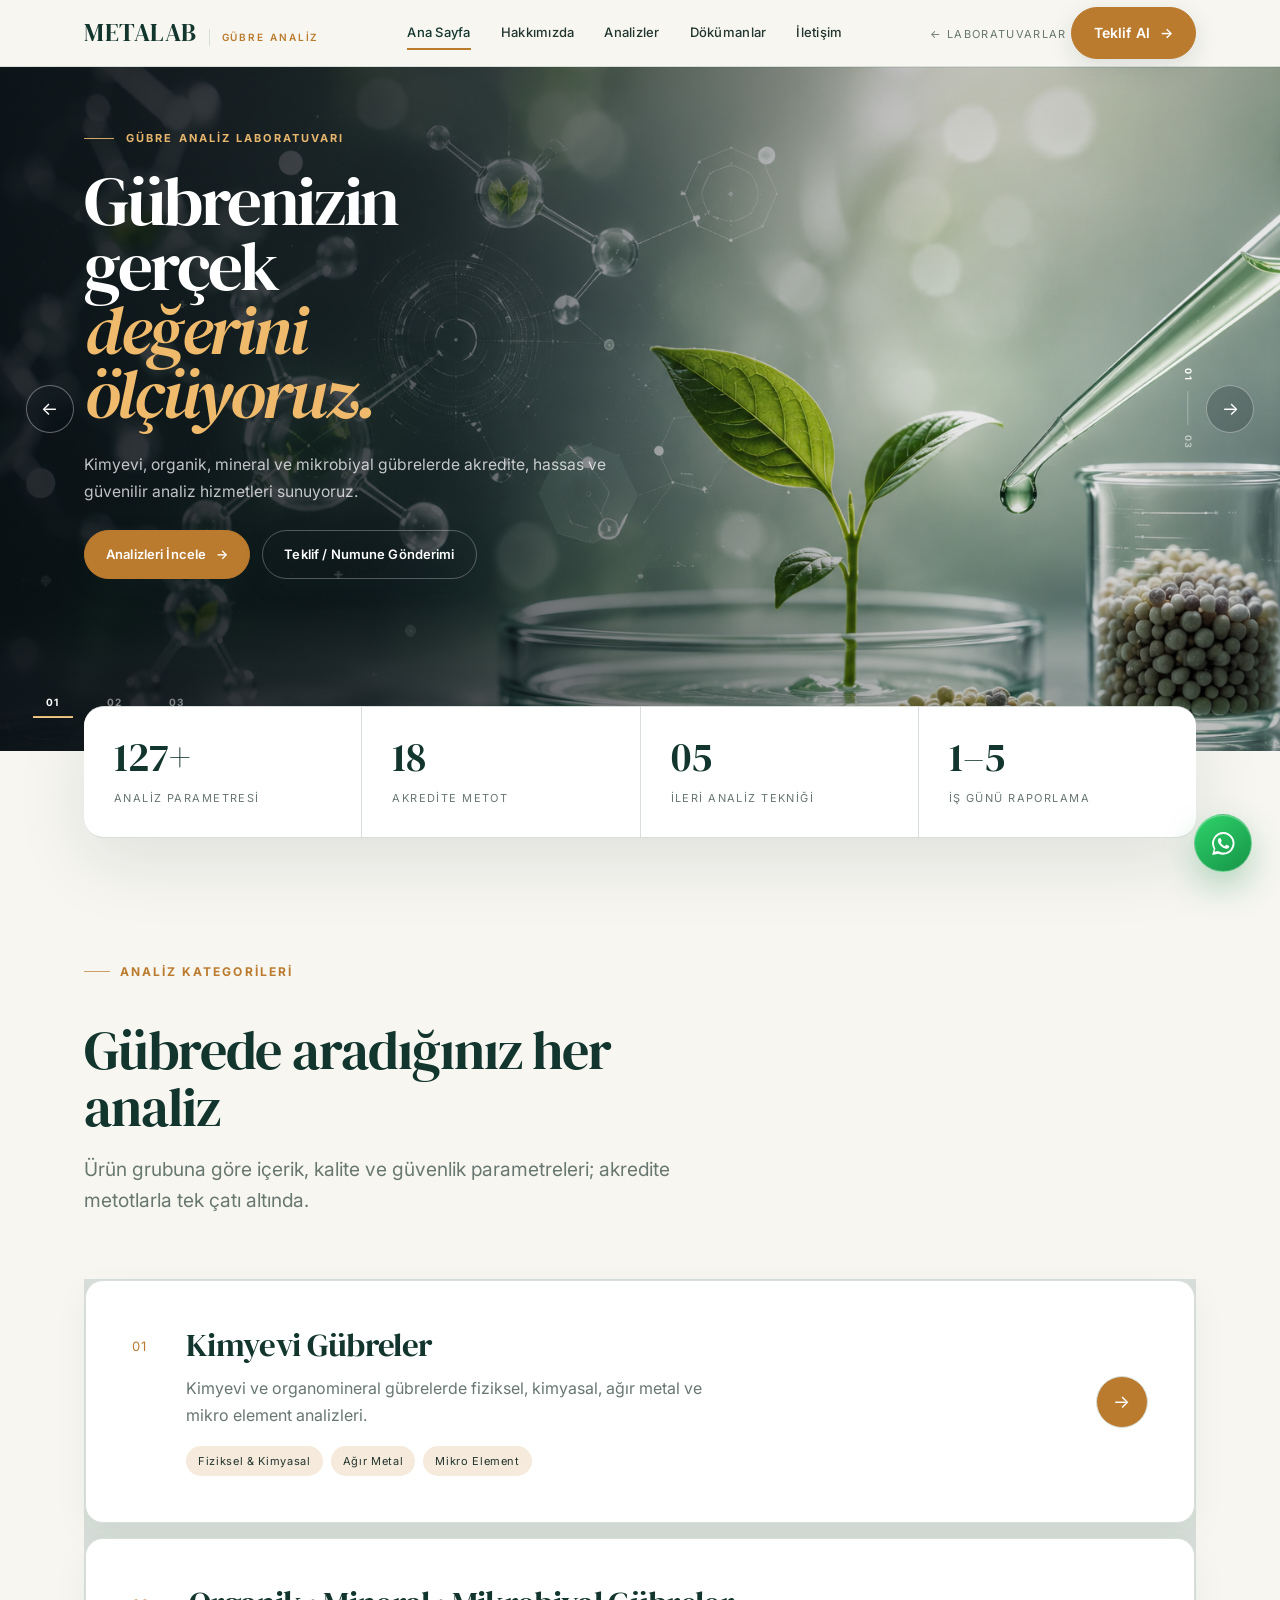
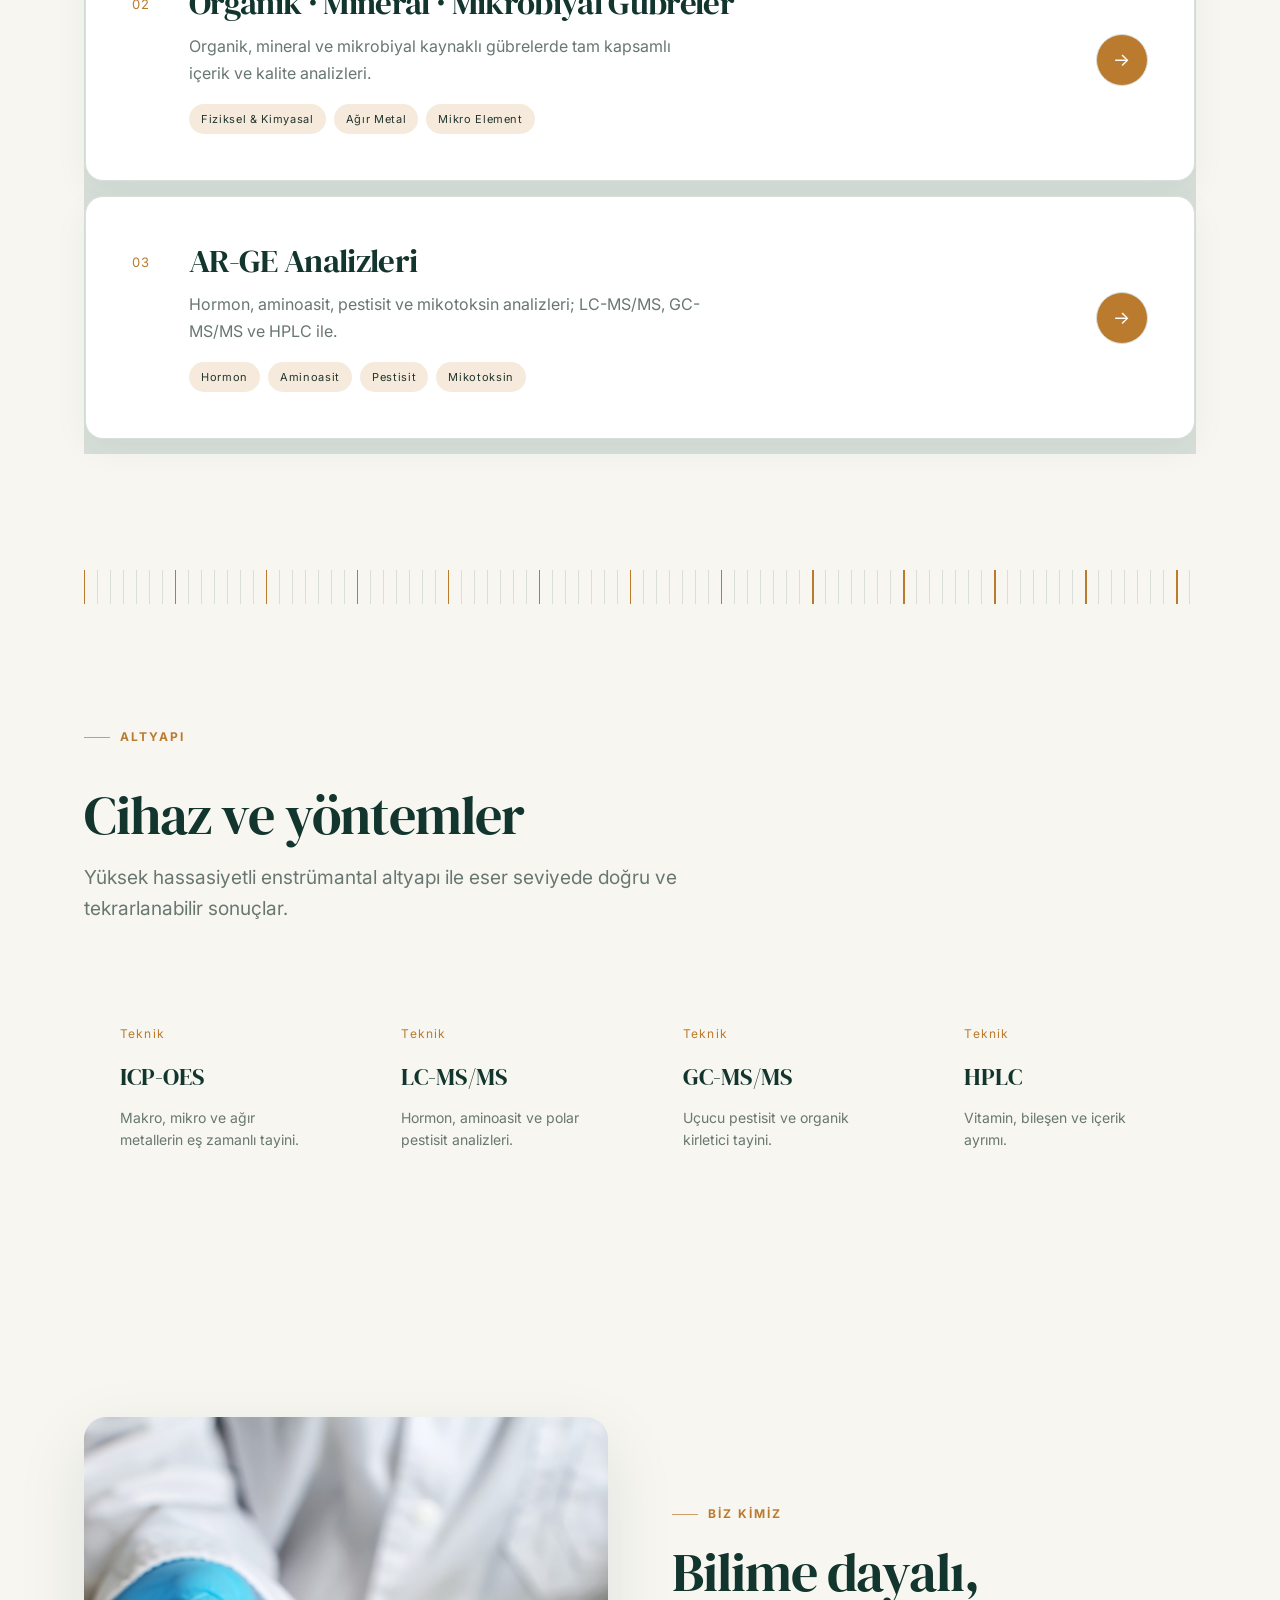
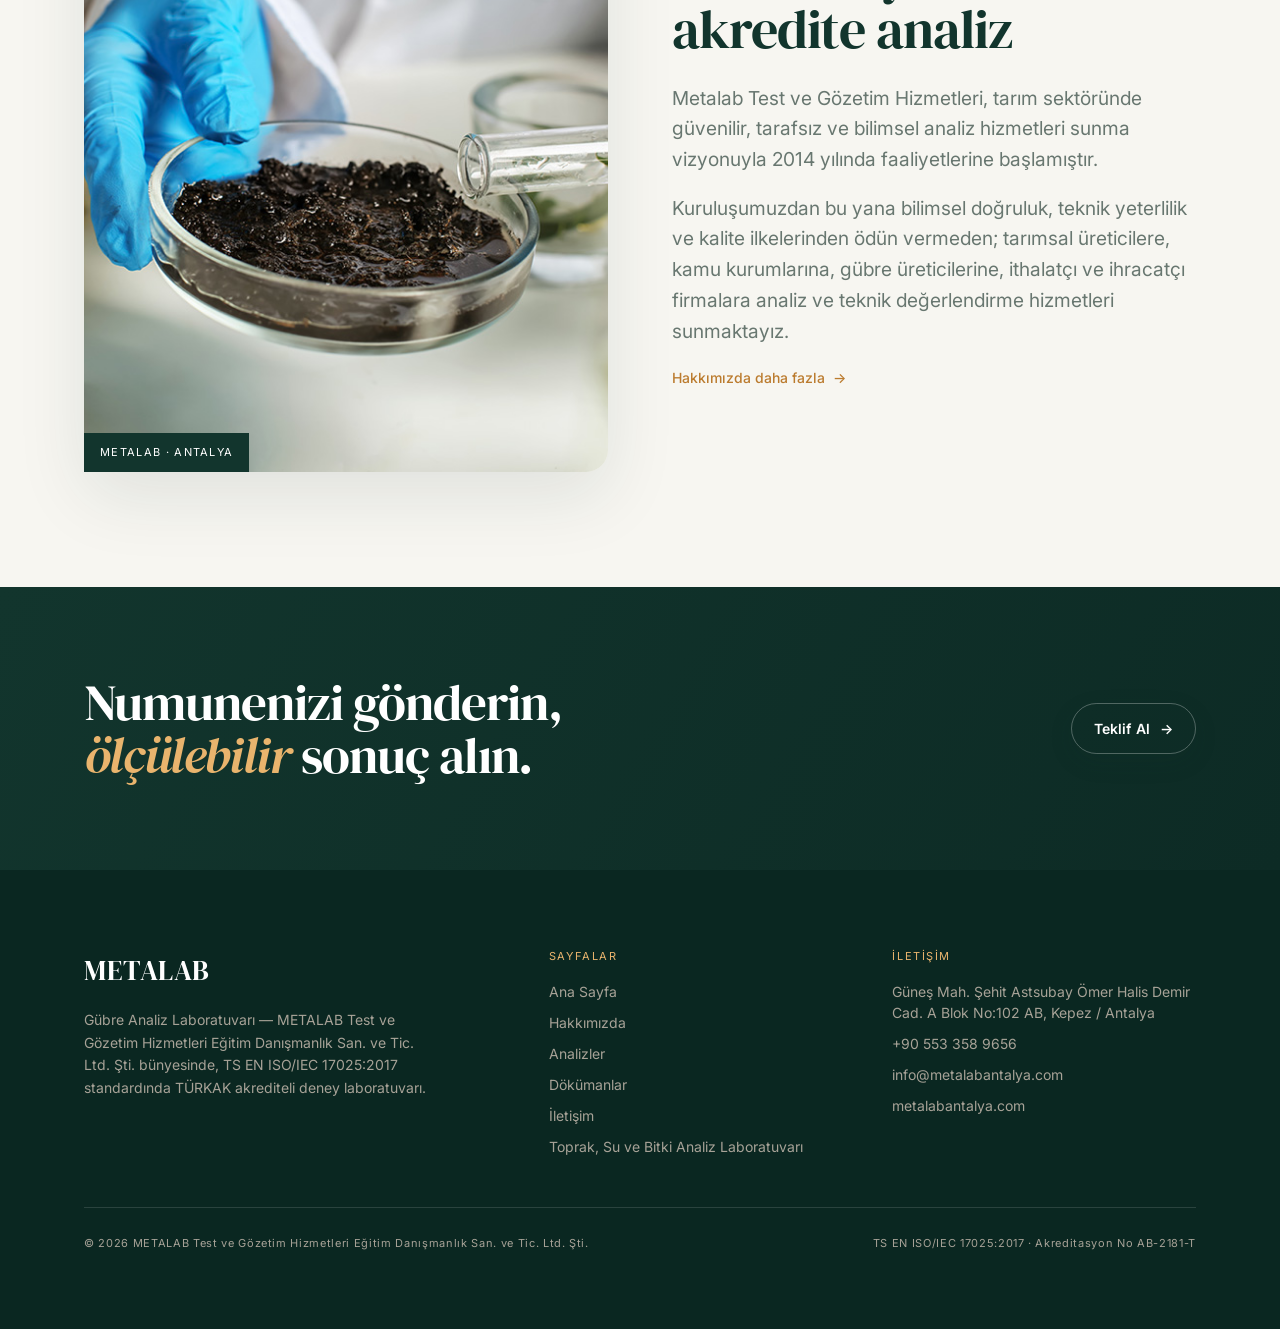
==== gubre/index.html @ 982f955c "Update index.html" ====
<!DOCTYPE html>

<html data-lab="gubre" lang="tr">
<head>
<meta charset="utf-8"/>
<meta content="width=device-width, initial-scale=1.0" name="viewport"/>
<title>Gübre Analiz Laboratuvarı — METALAB Antalya</title>
<meta content="Kimyevi, organik, mineral ve mikrobiyal gübrelerde fiziksel, kimyasal, ağır metal ve mikro element analizleri. ICP-OES, LC-MS/MS ve GC-MS/MS altyapısı" name="description"/>
<link href="../images/new.png" rel="icon"/>
<link href="https://fonts.googleapis.com" rel="preconnect"/><link crossorigin="" href="https://fonts.gstatic.com" rel="preconnect"/><link href="https://fonts.googleapis.com/css2?family=DM+Serif+Display:ital@0;1&amp;family=Inter:wght@300;400;500;600;700&amp;display=swap" rel="stylesheet"/>
<link href="../css/main.css" rel="stylesheet"/>
<link href="../css/gubre-hero.css" rel="stylesheet"/>
</head><body>
<header class="nav">
<div class="wrap nav__in">
<a class="brand" href="index.html">
<span class="brand__mark">METALAB</span>
<span class="brand__sub">Gübre Analiz</span>
</a>
<nav aria-label="Ana menü" class="nav__links">
<a class="is-active" href="index.html">Ana Sayfa</a>
<a href="hakkimizda.html">Hakkımızda</a>
<a href="analizler.html">Analizler</a>
<a href="dokumanlar.html">Dökümanlar</a>
<a href="iletisim.html">İletişim</a>
</nav>
<div class="nav__cta">
  <a class="nav__back" href="../index.html">← Laboratuvarlar</a>
  <a class="btn" href="iletisim.html">Teklif Al <span class="ar">→</span></a>
</div>
<button aria-expanded="false" aria-label="Menü" class="nav__toggle"><span></span><span></span><span></span></button>
</div>
</header>
<section class="gubre-hero" aria-label="Gübre analiz hizmetleri">
  <div class="gubre-hero__slides">

    <article class="gubre-slide is-active" data-slide="0" aria-hidden="false">
      <img class="gubre-slide__image"
           src="../images/33.png"
           alt="Gübre granülleri, genç bitki ve laboratuvar analiz teknolojileri"/>
      <div class="gubre-slide__veil"></div>

      <div class="wrap gubre-slide__inner">
        <div class="gubre-slide__content">
          <span class="gubre-slide__eyebrow">Gübre Analiz Laboratuvarı</span>
          <h1 class="gubre-slide__title">
            Gübrenizin gerçek<br/>
            <em>değerini ölçüyoruz.</em>
          </h1>
          <p class="gubre-slide__desc">
            Kimyevi, organik, mineral ve mikrobiyal gübrelerde akredite,
            hassas ve güvenilir analiz hizmetleri sunuyoruz.
          </p>
          <div class="gubre-slide__actions">
            <a class="btn" href="analizler.html">Analizleri İncele <span class="ar">→</span></a>
            <a class="btn btn--on-dark" href="iletisim.html">Teklif / Numune Gönderimi</a>
          </div>
        </div>
      </div>
    </article>

    <article class="gubre-slide" data-slide="1" aria-hidden="true">
      <img class="gubre-slide__image"
           src="../images/55.png"
           alt="Gübre granüllerinin ileri laboratuvar cihazlarıyla analizi"/>
      <div class="gubre-slide__veil"></div>

      <div class="wrap gubre-slide__inner">
        <div class="gubre-slide__content">
          <span class="gubre-slide__eyebrow">Bitki Büyüme Düzenleyicileri</span>
          <h2 class="gubre-slide__title gubre-slide__title--compact">
            Gübrelerinizdeki hormon<br/>
            <em>miktarını tespit ediyoruz.</em>
          </h2>
          <p class="gubre-slide__desc">
            Sıvı ve katı gübrelerde bulunan bitki büyüme düzenleyicilerini,
            ileri analiz teknolojileriyle yüksek doğrulukta belirliyoruz.
          </p>
          <div class="gubre-slide__actions">
            <a class="btn" href="analizler.html#grup-3">Hormon Analizlerini İncele <span class="ar">→</span></a>
            <a class="btn btn--on-dark" href="iletisim.html">Teklif Al</a>
          </div>
        </div>
      </div>
    </article>

    <article class="gubre-slide gubre-slide--light" data-slide="2" aria-hidden="true">
      <img class="gubre-slide__image"
           src="../images/22.png"
           alt="Bitki, gübre granülleri ve laboratuvar ortamında pestisit analizi"/>
      <div class="gubre-slide__veil"></div>

      <div class="wrap gubre-slide__inner">
        <div class="gubre-slide__content">
          <span class="gubre-slide__eyebrow">Pestisit Kalıntı Analizleri</span>
          <h2 class="gubre-slide__title gubre-slide__title--compact">
            771 pestisit etken maddesinde<br/>
            <em>hassas ve güvenilir analiz.</em>
          </h2>
          <p class="gubre-slide__desc">
            LC-MS/MS ve GC-MS/MS teknolojileriyle çok düşük düzeylerdeki
            pestisit kalıntılarını güvenilir biçimde tespit ediyoruz.
          </p>
          <div class="gubre-slide__actions">
            <a class="btn" href="analizler.html#grup-3">Pestisit Analizlerini İncele <span class="ar">→</span></a>
            <a class="btn btn--on-dark" href="iletisim.html">Numune Gönderimi</a>
          </div>
        </div>
      </div>
    </article>

  </div>

  <div class="gubre-hero__ui">
    <div class="gubre-hero__progress" aria-label="Slayt seçimi">
      <button class="gubre-hero__dot is-active" type="button" data-go="0" aria-label="1. slayta git" aria-current="true">
        <span>01</span>
      </button>
      <button class="gubre-hero__dot" type="button" data-go="1" aria-label="2. slayta git">
        <span>02</span>
      </button>
      <button class="gubre-hero__dot" type="button" data-go="2" aria-label="3. slayta git">
        <span>03</span>
      </button>
    </div>

    <div class="gubre-hero__arrows">
      <button class="gubre-hero__arrow gubre-hero__arrow--prev"
              type="button"
              aria-label="Önceki slayt">←</button>
      <button class="gubre-hero__arrow gubre-hero__arrow--next"
              type="button"
              aria-label="Sonraki slayt">→</button>
    </div>
  </div>

  <div class="gubre-hero__counter" aria-hidden="true">
    <span class="gubre-hero__current">01</span>
    <span class="gubre-hero__counter-line"></span>
    <span>03</span>
  </div>
</section>
<div class="wrap"><div class="stats"><div class="stat reveal"><div class="stat__n">127+</div><div class="stat__l">Analiz parametresi</div></div><div class="stat reveal"><div class="stat__n">18</div><div class="stat__l">Akredite metot</div></div><div class="stat reveal"><div class="stat__n">05</div><div class="stat__l">İleri analiz tekniği</div></div><div class="stat reveal"><div class="stat__n">1–5</div><div class="stat__l">İş günü raporlama</div></div></div></div>
<section class="section">
<div class="wrap">
<div class="section-head reveal">
<span class="eyebrow">Analiz Kategorileri</span>
<h2 class="title" style="margin-top:20px">Gübrede aradığınız her analiz</h2>
<p class="lead" style="margin-top:18px">Ürün grubuna göre içerik, kalite ve güvenlik parametreleri; akredite metotlarla tek çatı altında.</p>
</div>
<div class="cats"><article class="cat reveal">
<div class="cat__idx">01</div>
<div>
<h3 class="cat__name">Kimyevi Gübreler</h3>
<p class="cat__desc">Kimyevi ve organomineral gübrelerde fiziksel, kimyasal, ağır metal ve mikro element analizleri.</p>
<div class="cat__tags"><span class="tag">Fiziksel &amp; Kimyasal</span><span class="tag">Ağır Metal</span><span class="tag">Mikro Element</span></div>
</div>
<div class="cat__go"><a aria-label="Kimyevi Gübreler analizlerini gör" href="analizler.html#grup-1">→</a></div>
</article><article class="cat reveal">
<div class="cat__idx">02</div>
<div>
<h3 class="cat__name">Organik · Mineral · Mikrobiyal Gübreler</h3>
<p class="cat__desc">Organik, mineral ve mikrobiyal kaynaklı gübrelerde tam kapsamlı içerik ve kalite analizleri.</p>
<div class="cat__tags"><span class="tag">Fiziksel &amp; Kimyasal</span><span class="tag">Ağır Metal</span><span class="tag">Mikro Element</span></div>
</div>
<div class="cat__go"><a aria-label="Organik · Mineral · Mikrobiyal Gübreler analizlerini gör" href="analizler.html#grup-2">→</a></div>
</article><article class="cat reveal">
<div class="cat__idx">03</div>
<div>
<h3 class="cat__name">AR-GE Analizleri</h3>
<p class="cat__desc">Hormon, aminoasit, pestisit ve mikotoksin analizleri; LC-MS/MS, GC-MS/MS ve HPLC ile.</p>
<div class="cat__tags"><span class="tag">Hormon</span><span class="tag">Aminoasit</span><span class="tag">Pestisit</span><span class="tag">Mikotoksin</span></div>
</div>
<div class="cat__go"><a aria-label="AR-GE Analizleri analizlerini gör" href="analizler.html#grup-3">→</a></div>
</article></div>
</div>
</section>
<div class="wrap"><div class="scale reveal"></div></div>
<section class="section">
<div class="wrap">
<div class="section-head reveal">
<span class="eyebrow">Altyapı</span>
<h2 class="title" style="margin-top:20px">Cihaz ve yöntemler</h2>
<p class="lead" style="margin-top:18px">Yüksek hassasiyetli enstrümantal altyapı ile eser seviyede doğru ve tekrarlanabilir sonuçlar.</p>
</div>
<div class="methods"><div class="method reveal">
<div class="method__k">Teknik</div>
<div class="method__t">ICP-OES</div>
<div class="method__d">Makro, mikro ve ağır metallerin eş zamanlı tayini.</div>
</div><div class="method reveal">
<div class="method__k">Teknik</div>
<div class="method__t">LC-MS/MS</div>
<div class="method__d">Hormon, aminoasit ve polar pestisit analizleri.</div>
</div><div class="method reveal">
<div class="method__k">Teknik</div>
<div class="method__t">GC-MS/MS</div>
<div class="method__d">Uçucu pestisit ve organik kirletici tayini.</div>
</div><div class="method reveal">
<div class="method__k">Teknik</div>
<div class="method__t">HPLC</div>
<div class="method__d">Vitamin, bileşen ve içerik ayrımı.</div>
</div></div>
</div>
</section>
<section class="section section--tight">
<div class="wrap split">
<div class="split__img reveal">
<img alt="Gübre Analiz laboratuvarı" src="../images/about_img.jpg"/>
<span class="cap">METALAB · Antalya</span>
</div>
<div class="reveal">
<span class="eyebrow">Biz Kimiz</span>
<h2 class="title" style="margin:20px 0 24px">Bilime dayalı,<br/>akredite analiz</h2>
<p class="lead" style="margin-bottom:18px">Metalab Test ve Gözetim Hizmetleri, tarım sektöründe güvenilir, tarafsız ve bilimsel analiz hizmetleri sunma vizyonuyla 2014 yılında faaliyetlerine başlamıştır.</p><p class="lead" style="margin-bottom:18px">Kuruluşumuzdan bu yana bilimsel doğruluk, teknik yeterlilik ve kalite ilkelerinden ödün vermeden; tarımsal üreticilere, kamu kurumlarına, gübre üreticilerine, ithalatçı ve ihracatçı firmalara analiz ve teknik değerlendirme hizmetleri sunmaktayız.</p>
<a class="textlink" href="hakkimizda.html">Hakkımızda daha fazla <span class="ar">→</span></a>
</div>
</div>
</section>
<section class="cta">
<div class="wrap cta__in">
<h2>Numunenizi gönderin,<br/><em>ölçülebilir</em> sonuç alın.</h2>
<a class="btn btn--on-dark" href="iletisim.html">Teklif Al <span class="ar">→</span></a>
</div>
</section>
<footer class="footer">
<div class="wrap footer__in">
<div class="footer__top">
<div class="footer__brand">
<span class="brand__mark">METALAB</span>
<p>Gübre Analiz Laboratuvarı — METALAB Test ve Gözetim Hizmetleri Eğitim Danışmanlık San. ve Tic. Ltd. Şti. bünyesinde, TS EN ISO/IEC 17025:2017 standardında TÜRKAK akrediteli deney laboratuvarı.</p>
</div>
<div class="footer__col">
<h4>Sayfalar</h4>
<a href="index.html">Ana Sayfa</a>
<a href="hakkimizda.html">Hakkımızda</a>
<a href="analizler.html">Analizler</a>
<a href="dokumanlar.html">Dökümanlar</a>
<a href="iletisim.html">İletişim</a>
<a href="../tarim/index.html">Toprak, Su ve Bitki Analiz Laboratuvarı</a>
</div>
<div class="footer__col">
<h4>İletişim</h4>
<p>Güneş Mah. Şehit Astsubay Ömer Halis Demir Cad. A Blok No:102 AB, Kepez / Antalya</p>
<a href="tel:+905533589656">+90 553 358 9656</a>
<a href="mailto:info@metalabantalya.com">info@metalabantalya.com</a>
<a href="../index.html">metalabantalya.com</a>
</div>
</div>
<div class="footer__bottom">
<span>© <span data-year="">2026</span> METALAB Test ve Gözetim Hizmetleri Eğitim Danışmanlık San. ve Tic. Ltd. Şti.</span>
<span>TS EN ISO/IEC 17025:2017 · Akreditasyon No AB-2181-T</span>
</div>
</div>
</footer>
<script src="../js/gubre-hero.js"></script>

<div class="wa-greeting" role="status" aria-live="polite">
  Merhaba 👋 Gübre analiz hizmetlerimiz hakkında yardımcı olabilir miyiz?
</div>
<a class="wa-float"
   href="https://wa.me/905533589656?text=Merhaba%2C%20METALAB%20G%C3%BCbre%20Analiz%20Laboratuvar%C4%B1%20hizmetleri%20hakk%C4%B1nda%20bilgi%20almak%20istiyorum."
   target="_blank"
   rel="noopener noreferrer"
   aria-label="METALAB Gübre Analiz Laboratuvarına WhatsApp üzerinden yazın">
  <span class="wa-float__label">Bize Yazın</span>
  <span class="wa-float__button" aria-hidden="true">
    <svg class="wa-float__icon" viewBox="0 0 32 32" aria-hidden="true">
      <path d="M16.03 3.2A12.56 12.56 0 0 0 5.2 22.13L3.53 28.8l6.82-1.6A12.57 12.57 0 1 0 16.03 3.2Zm0 22.86c-1.97 0-3.9-.53-5.58-1.54l-.4-.24-4.05.95 1.08-3.95-.26-.41a10.28 10.28 0 1 1 9.2 5.19Zm5.64-7.7c-.31-.16-1.83-.9-2.11-1.01-.28-.1-.49-.16-.69.16-.2.31-.8 1.01-.98 1.22-.18.21-.36.23-.67.08-.31-.16-1.3-.48-2.48-1.53-.92-.82-1.54-1.83-1.72-2.14-.18-.31-.02-.48.14-.63.14-.14.31-.36.46-.54.16-.18.21-.31.31-.52.1-.21.05-.39-.03-.54-.08-.16-.69-1.67-.95-2.29-.25-.6-.5-.52-.69-.53h-.59c-.21 0-.54.08-.82.39-.28.31-1.08 1.06-1.08 2.58 0 1.52 1.11 2.99 1.26 3.2.16.21 2.18 3.33 5.28 4.67.74.32 1.31.51 1.76.65.74.24 1.41.2 1.94.12.59-.09 1.83-.75 2.09-1.47.26-.72.26-1.34.18-1.47-.08-.13-.28-.21-.59-.36Z"/>
    </svg>
  </span>
</a>

<script src="../js/main.js"></script>
</body>
</html>
---- css/main.css ----
/* ============================================================
   METALAB Antalya — Ortak Tasarım Sistemi (main.css)
   Konsept: "Ölçüm / Enstrüman" — grafit galeri + kireçtaşı zemin
   Serif başlık: Instrument Serif · Gövde: Instrument Sans · Veri: Space Mono
   ============================================================ */

/* ---- 1. Tokenlar ---- */
:root{
  --ink:#15181A;          /* koyu grafit ana zemin */
  --ink-soft:#20252A;     /* grafit yumuşak */
  --ink-line:rgba(255,255,255,.13);
  --paper:#EDEBE4;        /* sıcak kireçtaşı içerik zemini */
  --paper-2:#E4E1D7;      /* biraz daha derin */
  --card:#F6F4EE;         /* açık kart yüzeyi */
  --line:#D5D0C3;         /* açık zeminde saç teli çizgi */
  --ink-90:#15181A;
  --text:#26241E;         /* açık zeminde gövde metni */
  --muted:#726E63;        /* soluk metin */
  --muted-on-dark:#A7A297;
  --brass:#8A6D3B;        /* birleştirici metalik */
  --white:#FBFAF6;

  --accent:#8A6D3B;               /* varsayılan; lab başına ezilir */
  --accent-soft:rgba(138,109,59,.12);
  --on-accent:#FBFAF6;

  --font-serif:"Instrument Serif",Georgia,serif;
  --font-sans:"Instrument Sans",system-ui,-apple-system,"Segoe UI",sans-serif;
  --font-mono:"Space Mono","SFMono-Regular",ui-monospace,monospace;

  --wrap:1240px;
  --pad:clamp(20px,5vw,72px);
  --r:2px;                 /* postmodern: neredeyse köşesiz */
  --ease:cubic-bezier(.22,.61,.36,1);
}

/* Lab renk imzaları */
[data-lab="gubre"]{ --accent:#C0801C; --accent-soft:rgba(192,128,28,.13); --accent-lite:#E4AC4E; }
[data-lab="tarim"]{ --accent:#215C43; --accent-soft:rgba(33,92,67,.13);  --accent-lite:#4F9B77; }

/* ---- 2. Reset ---- */
*,*::before,*::after{ box-sizing:border-box; margin:0; padding:0; }
html{ -webkit-text-size-adjust:100%; scroll-behavior:smooth; }
body{
  font-family:var(--font-sans);
  background:var(--paper); color:var(--text);
  line-height:1.65; font-size:16px; font-weight:400;
  -webkit-font-smoothing:antialiased; text-rendering:optimizeLegibility;
  overflow-x:hidden;
}
img,video{ display:block; max-width:100%; }
a{ color:inherit; text-decoration:none; }
button{ font:inherit; cursor:pointer; }
::selection{ background:var(--accent); color:var(--on-accent); }

/* ---- 3. Tipografi ---- */
.eyebrow{
  font-family:var(--font-mono); font-size:12px; font-weight:400;
  letter-spacing:.22em; text-transform:uppercase; color:var(--accent);
  display:inline-flex; align-items:center; gap:10px;
}
.eyebrow::before{ content:""; width:26px; height:1px; background:currentColor; opacity:.7; }
h1,h2,h3{ font-family:var(--font-serif); font-weight:400; line-height:1.02; letter-spacing:-.01em; }
.display{ font-size:clamp(2.9rem,7vw,6.2rem); }
.display em{ font-style:italic; color:var(--accent); }
h2.title{ font-size:clamp(2rem,4.4vw,3.4rem); line-height:1.05; }
h3{ font-size:clamp(1.3rem,2.2vw,1.7rem); }
p.lead{ font-size:clamp(1.05rem,1.5vw,1.28rem); color:var(--muted); max-width:56ch; line-height:1.6; }
.mono{ font-family:var(--font-mono); }

/* ---- 4. Yerleşim ---- */
.wrap{ width:100%; max-width:var(--wrap); margin-inline:auto; padding-inline:var(--pad); }
.section{ padding-block:clamp(64px,9vw,140px); }
.section--tight{ padding-block:clamp(48px,6vw,90px); }
.section-head{ max-width:64ch; margin-bottom:clamp(36px,5vw,64px); }
.section-head .eyebrow{ margin-bottom:20px; }

/* ---- 5. İmza: ölçüm cetveli (tick-scale) ---- */
.scale{
  height:34px; width:100%;
  background:
    repeating-linear-gradient(90deg, var(--line) 0 1px, transparent 1px 13px);
  position:relative; opacity:.9;
}
.scale::after{
  content:""; position:absolute; inset:0;
  background:repeating-linear-gradient(90deg, var(--accent) 0 1.5px, transparent 1.5px 91px);
}
.scale--dark{ background:repeating-linear-gradient(90deg, var(--ink-line) 0 1px, transparent 1px 13px); }
.scale--dark::after{ opacity:.9; }

/* ---- 6. Butonlar ---- */
.btn{
  --bg:var(--accent); --fg:var(--on-accent);
  display:inline-flex; align-items:center; gap:10px;
  padding:15px 26px; border-radius:var(--r);
  font-size:14px; font-weight:500; letter-spacing:.01em;
  background:var(--bg); color:var(--fg); border:1px solid var(--bg);
  transition:transform .35s var(--ease), background .3s, color .3s, border-color .3s;
}
.btn .ar{ transition:transform .35s var(--ease); }
.btn:hover{ transform:translateY(-2px); }
.btn:hover .ar{ transform:translateX(4px); }
.btn--ghost{ --bg:transparent; --fg:var(--text); border-color:var(--line); }
.btn--ghost:hover{ border-color:var(--accent); color:var(--accent); }
.btn--on-dark{ --bg:transparent; --fg:var(--white); border-color:rgba(255,255,255,.28); }
.btn--on-dark:hover{ background:var(--white); color:var(--ink); border-color:var(--white); }

.textlink{
  display:inline-flex; align-items:center; gap:8px; color:var(--accent);
  font-weight:500; font-size:14px; border-bottom:1px solid transparent; padding-bottom:2px;
  transition:border-color .3s, gap .3s var(--ease);
}
.textlink:hover{ border-color:var(--accent); gap:12px; }

/* ---- 7. Navigasyon ---- */
.nav{
  position:sticky; top:0; z-index:60;
  background:color-mix(in srgb, var(--paper) 88%, transparent);
  backdrop-filter:blur(12px); -webkit-backdrop-filter:blur(12px);
  border-bottom:1px solid var(--line);
}
.nav__in{ display:flex; align-items:center; justify-content:space-between; height:66px; }
.brand{ display:flex; align-items:baseline; gap:12px; }
.brand__logo{
  display:block;
  height:72px;
  width:auto;
  object-fit:contain;
}

.brand__mark{ font-family:var(--font-serif); font-size:23px; letter-spacing:.02em; color:var(--ink); }
.brand__sub{
  font-family:var(--font-mono); font-size:10px; letter-spacing:.18em; text-transform:uppercase;
  color:var(--accent); padding-left:12px; border-left:1px solid var(--line);
}
.nav__links{ display:flex; align-items:center; gap:30px; }
.nav__links a{
  font-size:14px; color:var(--text); position:relative; padding:4px 0; font-weight:400;
}
.nav__links a::after{
  content:""; position:absolute; left:0; right:100%; bottom:-2px; height:1.5px;
  background:var(--accent); transition:right .35s var(--ease);
}
.nav__links a:hover::after, .nav__links a.is-active::after{ right:0; }
.nav__links a.is-active{ color:var(--ink); }
/* Üst menü — Bakanlık ve TÜRKAK logoları */
.nav__official-logos{
  display:flex;
  align-items:center;
  gap:8px;
  height:58px;
  flex:0 0 auto;
}

.nav__official-logo{
  display:block;
  width:auto;
  max-width:52px;
  object-fit:contain;
  object-position:center;
  transition:
    transform .28s var(--ease),
    opacity .28s ease;
}

.nav__official-logo--bakanlik{
  height:46px;
}

.nav__official-logo--turkak{
  height:50px;
}

.nav__official-logo:hover{
  transform:translateY(-2px) scale(1.035);
}
.nav__back{ font-family:var(--font-mono); font-size:11px; letter-spacing:.12em; color:var(--muted); text-transform:uppercase; }
.nav__back:hover{ color:var(--accent); }
.nav__toggle{ display:none; background:none; border:1px solid var(--line); border-radius:var(--r); width:42px; height:38px; }
.nav__toggle span{ display:block; width:18px; height:1.5px; background:var(--ink); margin:3px auto; transition:.3s; }

/* ---- 8. Hero (koyu grafit bant) ---- */
.hero{ background:var(--ink); color:var(--white); position:relative; overflow:hidden; }
.hero__in{ padding-block:clamp(70px,11vw,150px); position:relative; z-index:2; }
.hero .eyebrow{ color:var(--accent-lite,var(--accent)); }
.hero h1{ color:var(--white); margin:26px 0 30px; }
.hero h1 em{ color:var(--accent-lite,var(--accent)); font-style:italic; }
.hero__desc{ max-width:52ch; color:var(--muted-on-dark); font-size:clamp(1rem,1.4vw,1.18rem); }
.hero__actions{ display:flex; flex-wrap:wrap; gap:14px; margin-top:38px; }
.hero__media{
  position:absolute; inset:0; z-index:1; opacity:.28;
  background-size:cover; background-position:center;
  -webkit-mask-image:linear-gradient(90deg, transparent 0, #000 55%);
          mask-image:linear-gradient(90deg, transparent 0, #000 55%);
}
.hero__grid{ display:grid; grid-template-columns:1.35fr .9fr; gap:clamp(30px,5vw,70px); align-items:end; }
.hero__badge{
  display:flex; gap:22px; align-items:center; padding-top:26px; border-top:1px solid var(--ink-line);
}
.hero__badge .b-num{ font-family:var(--font-serif); font-size:2.1rem; color:var(--accent-lite,var(--accent)); }
.hero__badge .b-txt{ font-family:var(--font-mono); font-size:11px; letter-spacing:.14em; text-transform:uppercase; color:var(--muted-on-dark); line-height:1.5; }

/* ---- 9. İstatistik okumaları ---- */
.stats{ display:grid; grid-template-columns:repeat(4,1fr); gap:1px; background:var(--line); border-block:1px solid var(--line); }
.stat{ background:var(--paper); padding:34px clamp(16px,2.4vw,32px); }
.stat__n{ font-family:var(--font-serif); font-size:clamp(2.2rem,4.2vw,3.4rem); color:var(--ink); line-height:1; }
.stat__l{ font-family:var(--font-mono); font-size:11px; letter-spacing:.13em; text-transform:uppercase; color:var(--muted); margin-top:12px; }

/* ---- 10. Kategori kartları ---- */
.cats{ display:grid; gap:1px; background:var(--line); border:1px solid var(--line); }
.cat{ background:var(--card); padding:clamp(28px,3.6vw,48px); display:grid; grid-template-columns:auto 1fr auto; gap:clamp(20px,3vw,48px); align-items:start; transition:background .35s; }
.cat:hover{ background:var(--white); }
.cat__idx{ font-family:var(--font-mono); font-size:13px; color:var(--accent); letter-spacing:.1em; padding-top:8px; }
.cat__name{ font-family:var(--font-serif); font-size:clamp(1.5rem,2.6vw,2.1rem); color:var(--ink); margin-bottom:14px; }
.cat__desc{ color:var(--muted); max-width:52ch; margin-bottom:18px; }
.cat__tags{ display:flex; flex-wrap:wrap; gap:8px; }
.tag{ font-family:var(--font-mono); font-size:11px; letter-spacing:.06em; color:var(--text); background:var(--accent-soft); padding:6px 12px; border-radius:var(--r); }
.cat__go{ align-self:center; }
.cat__go a{ display:inline-grid; place-items:center; width:52px; height:52px; border:1px solid var(--line); border-radius:50%; color:var(--accent); font-size:18px; transition:.35s var(--ease); }
.cat__go a:hover{ background:var(--accent); color:var(--on-accent); border-color:var(--accent); transform:translateX(3px); }

/* ---- 11. Cihaz / yöntem ---- */
.methods{ display:grid; grid-template-columns:repeat(auto-fit,minmax(200px,1fr)); gap:1px; background:var(--line); border:1px solid var(--line); }
.method{ background:var(--paper); padding:clamp(24px,2.8vw,36px); }
.method__k{ font-family:var(--font-mono); font-size:12px; letter-spacing:.1em; color:var(--accent); margin-bottom:14px; }
.method__t{ font-family:var(--font-serif); font-size:1.5rem; color:var(--ink); margin-bottom:10px; }
.method__d{ font-size:14px; color:var(--muted); line-height:1.55; }

/* ---- 12. Split (görsel + metin) ---- */
.split{ display:grid; grid-template-columns:1fr 1fr; gap:clamp(30px,5vw,80px); align-items:center; }
.split__img{ position:relative; }
.split__img img{ width:100%; height:100%; object-fit:cover; border-radius:var(--r); aspect-ratio:4/5; }
.split__img .cap{ position:absolute; left:0; bottom:0; background:var(--ink); color:var(--white); font-family:var(--font-mono); font-size:11px; letter-spacing:.12em; text-transform:uppercase; padding:10px 16px; }

/* ---- 13. Analiz tabloları ---- */
.analiz-group{ margin-bottom:clamp(48px,6vw,84px); }
.analiz-group__head{ display:flex; align-items:baseline; gap:18px; margin-bottom:22px; padding-bottom:16px; border-bottom:2px solid var(--ink); }
.analiz-group__idx{ font-family:var(--font-mono); font-size:13px; color:var(--accent); }
.analiz-group__name{ font-family:var(--font-serif); font-size:clamp(1.6rem,3vw,2.3rem); color:var(--ink); }
.analiz-sub{ font-family:var(--font-mono); font-size:12px; letter-spacing:.14em; text-transform:uppercase; color:var(--muted); margin:26px 0 10px; }
.tbl-wrap{ overflow-x:auto; border:1px solid var(--line); border-radius:var(--r); background:var(--card); }
table.analiz{ width:100%; border-collapse:collapse; font-size:14px; min-width:640px; }
table.analiz thead th{
  font-family:var(--font-mono); font-size:10.5px; letter-spacing:.12em; text-transform:uppercase;
  text-align:left; color:var(--muted); font-weight:400; padding:14px 16px; border-bottom:1px solid var(--line); white-space:nowrap;
}
table.analiz tbody td{ padding:14px 16px; border-bottom:1px solid var(--line); vertical-align:top; color:var(--text); }
table.analiz tbody tr:last-child td{ border-bottom:none; }
table.analiz tbody tr:hover{ background:var(--white); }
table.analiz td.code{ font-family:var(--font-mono); font-size:12px; color:var(--accent); white-space:nowrap; }
table.analiz td.name{ font-weight:500; color:var(--ink); }
table.analiz td.dur{ font-family:var(--font-mono); font-size:12px; color:var(--muted); white-space:nowrap; }
.pill-acc{ font-family:var(--font-mono); font-size:10.5px; letter-spacing:.06em; text-transform:uppercase; color:var(--on-accent); background:var(--accent); padding:4px 9px; border-radius:var(--r); white-space:nowrap; }
.dash{ color:var(--line); }

/* ---- 14. İletişim ---- */
.contact-grid{ display:grid; grid-template-columns:1.1fr 1fr; gap:clamp(30px,4vw,64px); }
.info-list{ display:grid; gap:1px; background:var(--line); border:1px solid var(--line); margin-bottom:28px; }
.info{ background:var(--card); padding:24px clamp(18px,2.4vw,30px); }
.info__k{ font-family:var(--font-mono); font-size:11px; letter-spacing:.13em; text-transform:uppercase; color:var(--accent); margin-bottom:10px; }
.info__v{ color:var(--ink); font-size:15px; line-height:1.6; }
.info__v a:hover{ color:var(--accent); }
.form{ display:grid; gap:16px; }
.field label{ display:block; font-family:var(--font-mono); font-size:11px; letter-spacing:.1em; text-transform:uppercase; color:var(--muted); margin-bottom:8px; }
.field input,.field textarea{
  width:100%; padding:13px 15px; border:1px solid var(--line); border-radius:var(--r);
  background:var(--card); color:var(--ink); font-family:var(--font-sans); font-size:15px; transition:border-color .3s;
}
.field input:focus,.field textarea:focus{ outline:none; border-color:var(--accent); box-shadow:0 0 0 3px var(--accent-soft); }
.field textarea{ resize:vertical; min-height:130px; }
.form__note{ font-size:12.5px; color:var(--muted); }
.map{ border:1px solid var(--line); border-radius:var(--r); overflow:hidden; margin-top:34px; }
.map iframe{ width:100%; height:340px; border:0; display:block; filter:grayscale(.25) contrast(1.02); }

/* ---- 15. Akreditasyon bloğu ---- */
.acc{ display:grid; grid-template-columns:auto 1fr; gap:clamp(24px,4vw,52px); align-items:center; background:var(--ink); color:var(--white); padding:clamp(32px,4vw,56px); border-radius:var(--r); }
.acc__logo{ background:var(--white); padding:18px; border-radius:var(--r); display:grid; place-items:center; }
.acc__logo img{ width:120px; height:auto; }
.acc__logo a{
    display:block;
    transition:transform .25s ease, filter .25s ease;
}

.acc__logo a:hover{
    transform:scale(1.05);
    filter:drop-shadow(0 10px 20px rgba(0,0,0,.18));
}

.acc__logo a img{
    display:block;
}
.acc__facts{ display:grid; grid-template-columns:repeat(auto-fit,minmax(140px,1fr)); gap:26px 34px; margin-top:22px; }
.acc__facts .f-k{ font-family:var(--font-mono); font-size:10.5px; letter-spacing:.12em; text-transform:uppercase; color:var(--muted-on-dark); margin-bottom:6px; }
.acc__facts .f-v{ font-family:var(--font-serif); font-size:1.5rem; color:var(--accent-lite,var(--accent)); }
.acc h3{ color:var(--white); font-size:1.9rem; }
.acc p{ color:var(--muted-on-dark); max-width:52ch; margin-top:12px; font-size:15px; }

/* ---- 16. Değerler ---- */
.values{ display:grid; grid-template-columns:repeat(auto-fit,minmax(240px,1fr)); gap:1px; background:var(--line); border:1px solid var(--line); }
.value{ background:var(--paper); padding:clamp(28px,3vw,42px); }
.value__n{ font-family:var(--font-mono); font-size:12px; color:var(--accent); margin-bottom:18px; }
.value h3{ font-size:1.45rem; color:var(--ink); margin-bottom:12px; }
.value p{ color:var(--muted); font-size:14.5px; line-height:1.6; }

/* ---- 17. Breadcrumb + sayfa başlığı ---- */
.pagehead{ background:var(--ink); color:var(--white); }
.pagehead__in{ padding-block:clamp(56px,7vw,104px); }
.crumb{ font-family:var(--font-mono); font-size:11px; letter-spacing:.1em; text-transform:uppercase; color:var(--muted-on-dark); margin-bottom:22px; }
.crumb a:hover{ color:var(--accent-lite,var(--accent)); }
.crumb .sep{ color:var(--accent-lite,var(--accent)); margin:0 8px; }
.pagehead h1{ color:var(--white); font-size:clamp(2.4rem,5vw,4rem); }
.pagehead p{ color:var(--muted-on-dark); max-width:56ch; margin-top:18px; font-size:1.08rem; }

/* ---- 18. CTA bandı ---- */
.cta{ background:var(--ink); color:var(--white); }
.cta__in{ padding-block:clamp(56px,7vw,110px); display:grid; grid-template-columns:1fr auto; gap:40px; align-items:center; }
.cta h2{ color:var(--white); font-size:clamp(2rem,4vw,3.2rem); max-width:20ch; }
.cta h2 em{ font-style:italic; color:var(--accent-lite,var(--accent)); }

/* ---- 19. Footer ---- */
.footer{ background:var(--ink); color:var(--muted-on-dark); }
.footer__in{ padding-block:clamp(48px,6vw,80px); }
.footer__top{ display:grid; grid-template-columns:1.4fr 1fr 1fr; gap:40px; padding-bottom:40px; border-bottom:1px solid var(--ink-line); }
.footer__brand .brand__mark{ color:var(--white); font-size:28px; }
.footer__brand p{ margin-top:16px; font-size:14px; max-width:38ch; line-height:1.6; }
.footer__col h4{ font-family:var(--font-mono); font-size:11px; letter-spacing:.14em; text-transform:uppercase; color:var(--accent-lite,var(--accent)); margin-bottom:16px; font-weight:400; }
.footer__col a,.footer__col p{ display:block; font-size:14px; color:var(--muted-on-dark); margin-bottom:10px; line-height:1.5; }
.footer__col a:hover{ color:var(--white); }
.footer__bottom{ display:flex; flex-wrap:wrap; justify-content:space-between; gap:14px; padding-top:26px; font-family:var(--font-mono); font-size:11px; letter-spacing:.06em; color:var(--muted-on-dark); }

/* ---- 20. Scroll reveal ---- */
.reveal{ opacity:0; transform:translateY(22px); transition:opacity .8s var(--ease), transform .8s var(--ease); }
.reveal.in{ opacity:1; transform:none; }

/* ---- 21. Responsive ---- */
@media(max-width:900px){
  .hero__grid,.split,.contact-grid,.cta__in{ grid-template-columns:1fr; }
  .stats{ grid-template-columns:repeat(2,1fr); }
  .cat{ grid-template-columns:auto 1fr; }
  .cat__go{ grid-column:2; justify-self:start; margin-top:6px; }
  .footer__top{ grid-template-columns:1fr 1fr; }
  .acc{ grid-template-columns:1fr; }
}
@media(max-width:680px){
  .nav__links,.nav__back{ display:none; }
  .nav__toggle{ display:block; }
  .nav.open .nav__links{
    display:flex; position:absolute; top:66px; left:0; right:0; flex-direction:column; gap:0;
    background:var(--paper); border-bottom:1px solid var(--line); padding:8px var(--pad) 20px;
  }
  .nav.open .nav__links a{ padding:14px 0; border-bottom:1px solid var(--line); }
  .stats{ grid-template-columns:1fr 1fr; }
  .footer__top{ grid-template-columns:1fr; }
  .cta__in{ text-align:left; }
}
@media(prefers-reduced-motion:reduce){
  *{ animation:none!important; transition:none!important; scroll-behavior:auto!important; }
  .reveal{ opacity:1; transform:none; }
}

/* ============================================================
   2026 REDESIGN — USUL inspired, modern laboratory identity
   ============================================================ */
:root{
  --ink:#12352d; --ink-soft:#1d473d; --paper:#f7f6f1; --paper-2:#ecefe9;
  --card:#fff; --white:#fff; --text:#23352f; --muted:#687770;
  --line:#d8dfda; --font-serif:"DM Serif Display",Georgia,serif;
  --font-sans:"Inter",Arial,sans-serif; --font-mono:"Inter",Arial,sans-serif;
  --r:18px; --shadow:0 24px 70px rgba(17,53,45,.10);
}
html[data-lab="gubre"]{--accent:#bb7b2e;--accent-soft:#f5eadb;--accent-lite:#e9b46d;--on-accent:#fff}
html[data-lab="tarim"]{--accent:#2d7a5b;--accent-soft:#e3f0e9;--accent-lite:#8bc5a9;--on-accent:#fff}
body{font-family:var(--font-sans);background:var(--paper);color:var(--text);font-weight:400}
h1,h2,h3,.display,.title,.cat__name,.analysis-accordion__title{font-family:var(--font-serif);font-weight:400;letter-spacing:-.02em}
.wrap{max-width:1240px}
.nav{background:rgba(247,246,241,.94);backdrop-filter:blur(18px);box-shadow:0 1px 0 rgba(18,53,45,.08)}
.brand__mark{font-family:var(--font-serif);letter-spacing:.02em;font-size:25px;color:var(--ink)}
.brand__sub{font-family:var(--font-sans);font-size:10px;letter-spacing:.19em;font-weight:600;color:var(--accent)}
.nav__links a{font-family:var(--font-sans);font-size:13px;font-weight:500;letter-spacing:.02em}
.btn{border-radius:999px;font-family:var(--font-sans);font-weight:600;padding:13px 22px;box-shadow:0 8px 25px rgba(18,53,45,.12)}
.hero{min-height:720px;background:var(--ink)}
.hero__media:after{background:linear-gradient(90deg,rgba(9,37,31,.93) 0%,rgba(9,37,31,.72) 50%,rgba(9,37,31,.28) 100%)}
.hero__in{padding-block:clamp(100px,11vw,165px)}
.display{font-size:clamp(3.2rem,7vw,6.4rem);line-height:.93;max-width:11ch}
.hero__desc{font-size:1.08rem;line-height:1.75;max-width:58ch}
.hero__badge{border-radius:16px;background:rgba(255,255,255,.09);backdrop-filter:blur(12px);border:1px solid rgba(255,255,255,.18)}
.stats{margin-top:-45px;position:relative;z-index:3;border-radius:20px;overflow:hidden;box-shadow:var(--shadow)}
.stat{background:#fff;padding:30px}
.stat__n{font-family:var(--font-serif);font-size:2.5rem;color:var(--ink)}
.section{padding-block:clamp(78px,9vw,130px)}
.title{font-size:clamp(2.5rem,5vw,4.7rem);line-height:1.02;color:var(--ink)}
.eyebrow{font-family:var(--font-sans);font-weight:700;letter-spacing:.17em}
.cat{border-radius:18px;background:#fff;margin-bottom:14px;border:1px solid var(--line);box-shadow:0 10px 35px rgba(17,53,45,.05);transition:.3s ease}
.cat:hover{transform:translateY(-4px);box-shadow:var(--shadow);border-color:color-mix(in srgb,var(--accent) 35%,var(--line))}
.cat__go a{border-radius:50%;background:var(--accent);color:#fff}
.method,.value,.info{border-radius:16px}.methods,.values,.info-list{gap:14px;background:transparent;border:0}
.split__img img{border-radius:22px;box-shadow:var(--shadow)}
.pagehead{background:linear-gradient(135deg,var(--ink),#0b2923)}
.pagehead__in{padding-block:clamp(72px,9vw,125px)}
.pagehead h1{font-size:clamp(3rem,6vw,5.5rem)}
.cta{background:linear-gradient(120deg,var(--ink),#0d2b25)}
.footer{background:#0a2721}

/* Analysis accordion */
.analysis-accordion{border:1px solid var(--line);border-radius:22px;background:#fff;margin:0 0 20px;overflow:hidden;box-shadow:0 12px 42px rgba(18,53,45,.06)}
.analysis-accordion>summary{list-style:none;display:grid;grid-template-columns:52px 1fr auto 44px;align-items:center;gap:18px;padding:28px 30px;cursor:pointer;transition:.25s ease}
.analysis-accordion>summary::-webkit-details-marker,.analysis-subaccordion>summary::-webkit-details-marker{display:none}
.analysis-accordion>summary:hover{background:var(--accent-soft)}
.analysis-accordion__num{font-size:12px;font-weight:700;letter-spacing:.12em;color:var(--accent)}
.analysis-accordion__title{font-size:clamp(1.65rem,3vw,2.45rem);color:var(--ink)}
.analysis-accordion__count{font-size:12px;font-weight:600;color:var(--muted);background:var(--paper-2);padding:7px 12px;border-radius:999px;white-space:nowrap}
.analysis-accordion__icon,.analysis-subaccordion__icon{width:36px;height:36px;border-radius:50%;display:grid;place-items:center;background:var(--ink);color:#fff;font-size:20px;transition:.3s}
.analysis-accordion[open]>summary .analysis-accordion__icon,.analysis-subaccordion[open]>summary .analysis-subaccordion__icon{transform:rotate(45deg);background:var(--accent)}
.analysis-accordion__body{padding:0 28px 30px;border-top:1px solid var(--line);background:#fbfcfa}
.analysis-subaccordion{border-bottom:1px solid var(--line);padding:0}
.analysis-subaccordion:last-child{border-bottom:0}
.analysis-subaccordion>summary{list-style:none;display:grid;grid-template-columns:1fr auto 34px;align-items:center;gap:15px;padding:22px 4px;cursor:pointer;font-weight:600;color:var(--ink)}
.analysis-subaccordion>summary:hover{color:var(--accent)}
.analysis-subaccordion__count{font-size:11px;color:var(--muted);font-weight:500}
.analysis-subaccordion__icon{width:28px;height:28px;font-size:16px}
.analysis-subaccordion .tbl-wrap{margin:0 0 25px;border-radius:14px;box-shadow:none}
table.analiz thead th{background:var(--ink);color:rgba(255,255,255,.72);font-family:var(--font-sans);font-weight:600;letter-spacing:.06em}
table.analiz tbody tr:nth-child(even){background:#f7f8f5}
table.analiz tbody tr:hover{background:var(--accent-soft)}
.pill-acc{font-family:var(--font-sans);font-weight:600;border-radius:999px}

@media(max-width:680px){
 .hero{min-height:650px}.display{font-size:3.25rem}.hero__media:after{background:rgba(9,37,31,.76)}
 .analysis-accordion>summary{grid-template-columns:34px 1fr 34px;padding:21px 17px;gap:10px}
 .analysis-accordion__count{display:none}.analysis-accordion__title{font-size:1.45rem}
 .analysis-accordion__body{padding:0 13px 18px}.analysis-subaccordion>summary{grid-template-columns:1fr 28px}.analysis-subaccordion__count{display:none}
}


/* =========================================================
   METALAB — WhatsApp hızlı iletişim
   ========================================================= */

.wa-float{
  position:fixed;
  right:clamp(16px,2.2vw,28px);
  bottom:clamp(16px,2.2vw,28px);
  z-index:9999;
  display:flex;
  align-items:center;
  justify-content:flex-end;
  gap:10px;
  text-decoration:none;
  color:#fff;
  isolation:isolate;
}

.wa-float__label{
  max-width:0;
  overflow:hidden;
  white-space:nowrap;
  opacity:0;
  transform:translateX(8px);
  padding:11px 0;
  border-radius:999px;
  background:rgba(14,24,22,.88);
  box-shadow:0 12px 34px rgba(0,0,0,.20);
  -webkit-backdrop-filter:blur(12px);
  backdrop-filter:blur(12px);
  font-family:var(--font-sans);
  font-size:12px;
  font-weight:600;
  letter-spacing:.02em;
  transition:
    max-width .35s var(--ease),
    opacity .30s ease,
    transform .35s var(--ease),
    padding .35s var(--ease);
}

.wa-float:hover .wa-float__label,
.wa-float:focus-visible .wa-float__label{
  max-width:160px;
  opacity:1;
  transform:none;
  padding:11px 16px;
}

.wa-float__button{
  position:relative;
  width:58px;
  height:58px;
  flex:0 0 58px;
  display:grid;
  place-items:center;
  border:1px solid rgba(255,255,255,.28);
  border-radius:50%;
  background:linear-gradient(145deg,#2fd36b,#169447);
  box-shadow:
    0 15px 35px rgba(20,137,67,.30),
    inset 0 1px 0 rgba(255,255,255,.30);
  transition:
    transform .30s var(--ease),
    box-shadow .30s ease,
    filter .30s ease;
}

.wa-float__button::before{
  content:"";
  position:absolute;
  inset:-7px;
  border:1px solid rgba(37,211,102,.32);
  border-radius:50%;
  opacity:0;
  transform:scale(.8);
  transition:opacity .30s ease,transform .30s ease;
}

.wa-float:hover .wa-float__button,
.wa-float:focus-visible .wa-float__button{
  transform:translateY(-3px) scale(1.04);
  box-shadow:
    0 20px 46px rgba(20,137,67,.38),
    inset 0 1px 0 rgba(255,255,255,.36);
  filter:saturate(1.08);
}

.wa-float:hover .wa-float__button::before,
.wa-float:focus-visible .wa-float__button::before{
  opacity:1;
  transform:scale(1);
}

.wa-float__icon{
  width:29px;
  height:29px;
  display:block;
  fill:#fff;
}

.wa-float.is-ringing .wa-float__button{
  animation:wa-ring 1.15s ease-in-out;
}

@keyframes wa-ring{
  0%,100%{transform:rotate(0)}
  12%{transform:rotate(-7deg)}
  24%{transform:rotate(7deg)}
  36%{transform:rotate(-5deg)}
  48%{transform:rotate(5deg)}
  60%{transform:rotate(-3deg)}
  72%{transform:rotate(3deg)}
}

/* İlk ziyarette kısa süre görünen karşılama balonu */
.wa-greeting{
  position:fixed;
  right:clamp(18px,2.4vw,30px);
  bottom:clamp(86px,7.5vw,102px);
  z-index:9998;
  max-width:min(280px,calc(100vw - 36px));
  padding:14px 17px;
  border:1px solid rgba(255,255,255,.16);
  border-radius:16px 16px 4px 16px;
  background:rgba(15,25,23,.92);
  color:#fff;
  box-shadow:0 18px 50px rgba(0,0,0,.24);
  -webkit-backdrop-filter:blur(14px);
  backdrop-filter:blur(14px);
  font-family:var(--font-sans);
  font-size:13px;
  line-height:1.45;
  opacity:0;
  visibility:hidden;
  transform:translateY(10px) scale(.98);
  transition:
    opacity .35s ease,
    visibility .35s ease,
    transform .35s var(--ease);
}

.wa-greeting.is-visible{
  opacity:1;
  visibility:visible;
  transform:none;
}

@media(max-width:680px){
  .wa-float__button{
    width:54px;
    height:54px;
    flex-basis:54px;
  }

  .wa-float__icon{
    width:27px;
    height:27px;
  }

  .wa-float__label{
    display:none;
  }
}

@media(prefers-reduced-motion:reduce){
  .wa-float.is-ringing .wa-float__button{
    animation:none;
  }

  .wa-float__label,
  .wa-float__button,
  .wa-greeting{
    transition:none;
  }
}

@media(max-width:1100px){
  .nav__official-logos{
    gap:5px;
  }

  .nav__official-logo--bakanlik{
    height:38px;
  }

  .nav__official-logo--turkak{
    height:42px;
  }
}
---- css/gubre-hero.css ----
/* ==========================================================
   METALAB — Gübre sayfası üç slaytlı hero
   Görsellerin doğal renkleri korunur; yeşil filtre kullanılmaz.
   ========================================================== */

.gubre-hero{
  position:relative;
  min-height:clamp(620px,76vh,800px);
  overflow:hidden;
  background:#091116;
  color:#fff;
  isolation:isolate;
}

.gubre-hero__slides,
.gubre-slide{
  position:absolute;
  inset:0;
}

.gubre-slide{
  z-index:1;
  opacity:0;
  visibility:hidden;
  transition:opacity .85s var(--ease), visibility .85s;
}

.gubre-slide.is-active{
  z-index:2;
  opacity:1;
  visibility:visible;
}

.gubre-slide__image{
  position:absolute;
  inset:0;
  width:100%;
  height:100%;
  max-width:none;
  object-fit:cover;
  object-position:center;
  transform:scale(1.035);
  transition:transform 7s ease;
}

.gubre-slide.is-active .gubre-slide__image{
  transform:scale(1);
}

/* Nötr, zarif geçiş: görsellerin özgün renklerine müdahale etmez */
.gubre-slide__veil{
  position:absolute;
  inset:0;
  background:
    linear-gradient(
      90deg,
      rgba(5,11,16,.88) 0%,
      rgba(5,11,16,.72) 29%,
      rgba(5,11,16,.32) 53%,
      rgba(5,11,16,.06) 74%,
      rgba(5,11,16,.02) 100%
    ),
    linear-gradient(
      180deg,
      rgba(0,0,0,.15) 0%,
      transparent 45%,
      rgba(0,0,0,.24) 100%
    );
}

.gubre-slide--light .gubre-slide__veil{
  background:
    linear-gradient(
      90deg,
      rgba(8,15,18,.90) 0%,
      rgba(8,15,18,.75) 31%,
      rgba(8,15,18,.37) 55%,
      rgba(8,15,18,.08) 77%,
      rgba(8,15,18,.03) 100%
    ),
    linear-gradient(
      180deg,
      rgba(0,0,0,.12) 0%,
      transparent 48%,
      rgba(0,0,0,.20) 100%
    );
}

.gubre-slide__inner{
  position:relative;
  z-index:3;
  min-height:clamp(620px,76vh,800px);
  display:flex;
  align-items:center;
  padding-top:clamp(44px,6vw,82px);
  padding-bottom:clamp(90px,10vw,128px);
}

.gubre-slide__content{
  width:min(650px,58vw);
  padding-right:24px;
}

/* İlk slaytın başlığı daha uzun olduğu için içerik biraz yukarı alınır. */
.gubre-slide[data-slide="0"] .gubre-slide__content{
  transform:translateY(-34px);
}

.gubre-slide[data-slide="0"] .gubre-slide__actions{
  margin-top:24px;
}

.gubre-slide__eyebrow{
  display:inline-flex;
  align-items:center;
  gap:12px;
  margin-bottom:22px;
  font-family:var(--font-sans);
  font-size:11px;
  font-weight:700;
  letter-spacing:.19em;
  text-transform:uppercase;
  color:#e8b76d;
}

.gubre-slide__eyebrow::before{
  content:"";
  width:30px;
  height:1px;
  background:currentColor;
  opacity:.9;
}

.gubre-slide__title{
  max-width:13ch;
  margin:0;
  font-family:var(--font-serif);
  font-size:clamp(3rem,5.4vw,5.35rem);
  font-weight:400;
  line-height:.93;
  letter-spacing:-.035em;
  text-wrap:balance;
  color:#fff;
}

.gubre-slide__title--compact{
  max-width:15ch;
  font-size:clamp(2.65rem,4.55vw,4.55rem);
  line-height:.96;
}

.gubre-slide__title em{
  font-style:italic;
  color:#efba6c;
}

.gubre-slide__desc{
  max-width:56ch;
  margin-top:25px;
  font-family:var(--font-sans);
  font-size:clamp(.98rem,1.22vw,1.10rem);
  line-height:1.72;
  color:rgba(255,255,255,.74);
}

.gubre-slide__actions{
  display:flex;
  flex-wrap:wrap;
  gap:12px;
  margin-top:31px;
}

.gubre-slide__actions .btn{
  padding:13px 21px;
  font-size:13px;
}

.gubre-hero__ui{
  position:absolute;
  inset:0;
  z-index:8;
  pointer-events:none;
}

.gubre-hero__progress{
  position:absolute;
  left:clamp(8px,2vw,28px);
  bottom:32px;
  display:flex;
  align-items:center;
  gap:8px;
  pointer-events:auto;
}

.gubre-hero__arrows{
  position:absolute;
  inset:0;
  pointer-events:none;
}

.gubre-hero__dot{
  position:relative;
  display:flex;
  align-items:center;
  justify-content:center;
  width:54px;
  height:34px;
  border:0;
  background:transparent;
  color:rgba(255,255,255,.48);
  font-family:var(--font-sans);
  font-size:10px;
  font-weight:700;
  letter-spacing:.13em;
}

.gubre-hero__dot::after{
  content:"";
  position:absolute;
  left:7px;
  right:7px;
  bottom:1px;
  height:1px;
  background:rgba(255,255,255,.26);
}

.gubre-hero__dot::before{
  content:"";
  position:absolute;
  left:7px;
  bottom:1px;
  width:0;
  height:2px;
  background:#e8b76d;
  transition:width .35s var(--ease);
}

.gubre-hero__dot.is-active{
  color:#fff;
}

.gubre-hero__dot.is-active::before{
  width:40px;
  animation:gubre-progress 5s linear forwards;
}

.gubre-hero.is-paused .gubre-hero__dot.is-active::before{
  animation-play-state:paused;
}

.gubre-hero__arrows{
  gap:9px;
}

.gubre-hero__arrow{
  position:absolute;
  top:50%;
  transform:translateY(-50%);
  width:48px;
  height:48px;
  display:grid;
  place-items:center;
  border:1px solid rgba(255,255,255,.36);
  border-radius:50%;
  background:rgba(9,16,20,.20);
  color:#fff;
  font-size:18px;
  backdrop-filter:blur(8px);
  -webkit-backdrop-filter:blur(8px);
  pointer-events:auto;
  transition:background .3s, border-color .3s, transform .3s var(--ease);
}

.gubre-hero__arrow--prev{
  left:clamp(14px,2vw,32px);
}

.gubre-hero__arrow--next{
  right:clamp(14px,2vw,32px);
}

.gubre-hero__arrow:hover{
  background:rgba(255,255,255,.14);
  border-color:rgba(255,255,255,.78);
  transform:translateY(calc(-50% - 2px));
}

.gubre-hero__counter{
  display:none;
  position:absolute;
  z-index:8;
  right:clamp(24px,4vw,65px);
  top:50%;
  transform:translateY(-50%) rotate(90deg);
  transform-origin:center;
  display:flex;
  align-items:center;
  gap:10px;
  color:rgba(255,255,255,.55);
  font-family:var(--font-sans);
  font-size:9px;
  font-weight:700;
  letter-spacing:.16em;
}

.gubre-hero__current{
  color:#fff;
}

.gubre-hero__counter-line{
  width:34px;
  height:1px;
  background:rgba(255,255,255,.30);
}

@keyframes gubre-progress{
  from{ width:0; }
  to{ width:40px; }
}

@media(max-width:900px){
  .gubre-hero,
  .gubre-slide__inner{
    min-height:670px;
  }

  .gubre-slide__content{
    width:min(660px,76vw);
  }

  .gubre-hero__counter{
    display:none;
  }
}

@media(max-width:680px){
  .gubre-hero,
  .gubre-slide__inner{
    min-height:700px;
  }

  .gubre-slide__image{
    object-position:62% center;
  }

  .gubre-slide__veil,
  .gubre-slide--light .gubre-slide__veil{
    background:
      linear-gradient(
        90deg,
        rgba(5,11,16,.90) 0%,
        rgba(5,11,16,.72) 58%,
        rgba(5,11,16,.35) 100%
      ),
      linear-gradient(
        180deg,
        rgba(0,0,0,.13) 0%,
        transparent 38%,
        rgba(0,0,0,.48) 100%
      );
  }

  .gubre-slide__inner{
    align-items:flex-end;
    padding-top:88px;
    padding-bottom:122px;
  }

  .gubre-slide__content{
    width:100%;
    padding-right:0;
  }

  .gubre-slide[data-slide="0"] .gubre-slide__content{
    transform:translateY(-18px);
  }

  .gubre-slide__title{
    max-width:13ch;
    font-size:clamp(2.65rem,12vw,4rem);
  }

  .gubre-slide__title--compact{
    max-width:14ch;
    font-size:clamp(2.25rem,10.3vw,3.5rem);
  }

  .gubre-slide__desc{
    max-width:45ch;
    font-size:.96rem;
    line-height:1.62;
  }

  .gubre-slide__actions{
    margin-top:24px;
  }

  .gubre-slide__actions .btn{
    padding:12px 17px;
    font-size:12px;
  }

  .gubre-hero__dot{
    width:42px;
  }

  .gubre-hero__dot.is-active::before{
    width:28px;
  }

  .gubre-hero__progress{
    left:20px;
    bottom:24px;
  }

  .gubre-hero__arrow{
    width:41px;
    height:41px;
  }

  .gubre-hero__arrow--prev{ left:10px; }
  .gubre-hero__arrow--next{ right:10px; }

  @keyframes gubre-progress{
    from{ width:0; }
    to{ width:28px; }
  }
}

@media(prefers-reduced-motion:reduce){
  .gubre-slide,
  .gubre-slide__image,
  .gubre-hero__dot::before{
    transition:none;
    animation:none!important;
  }
}
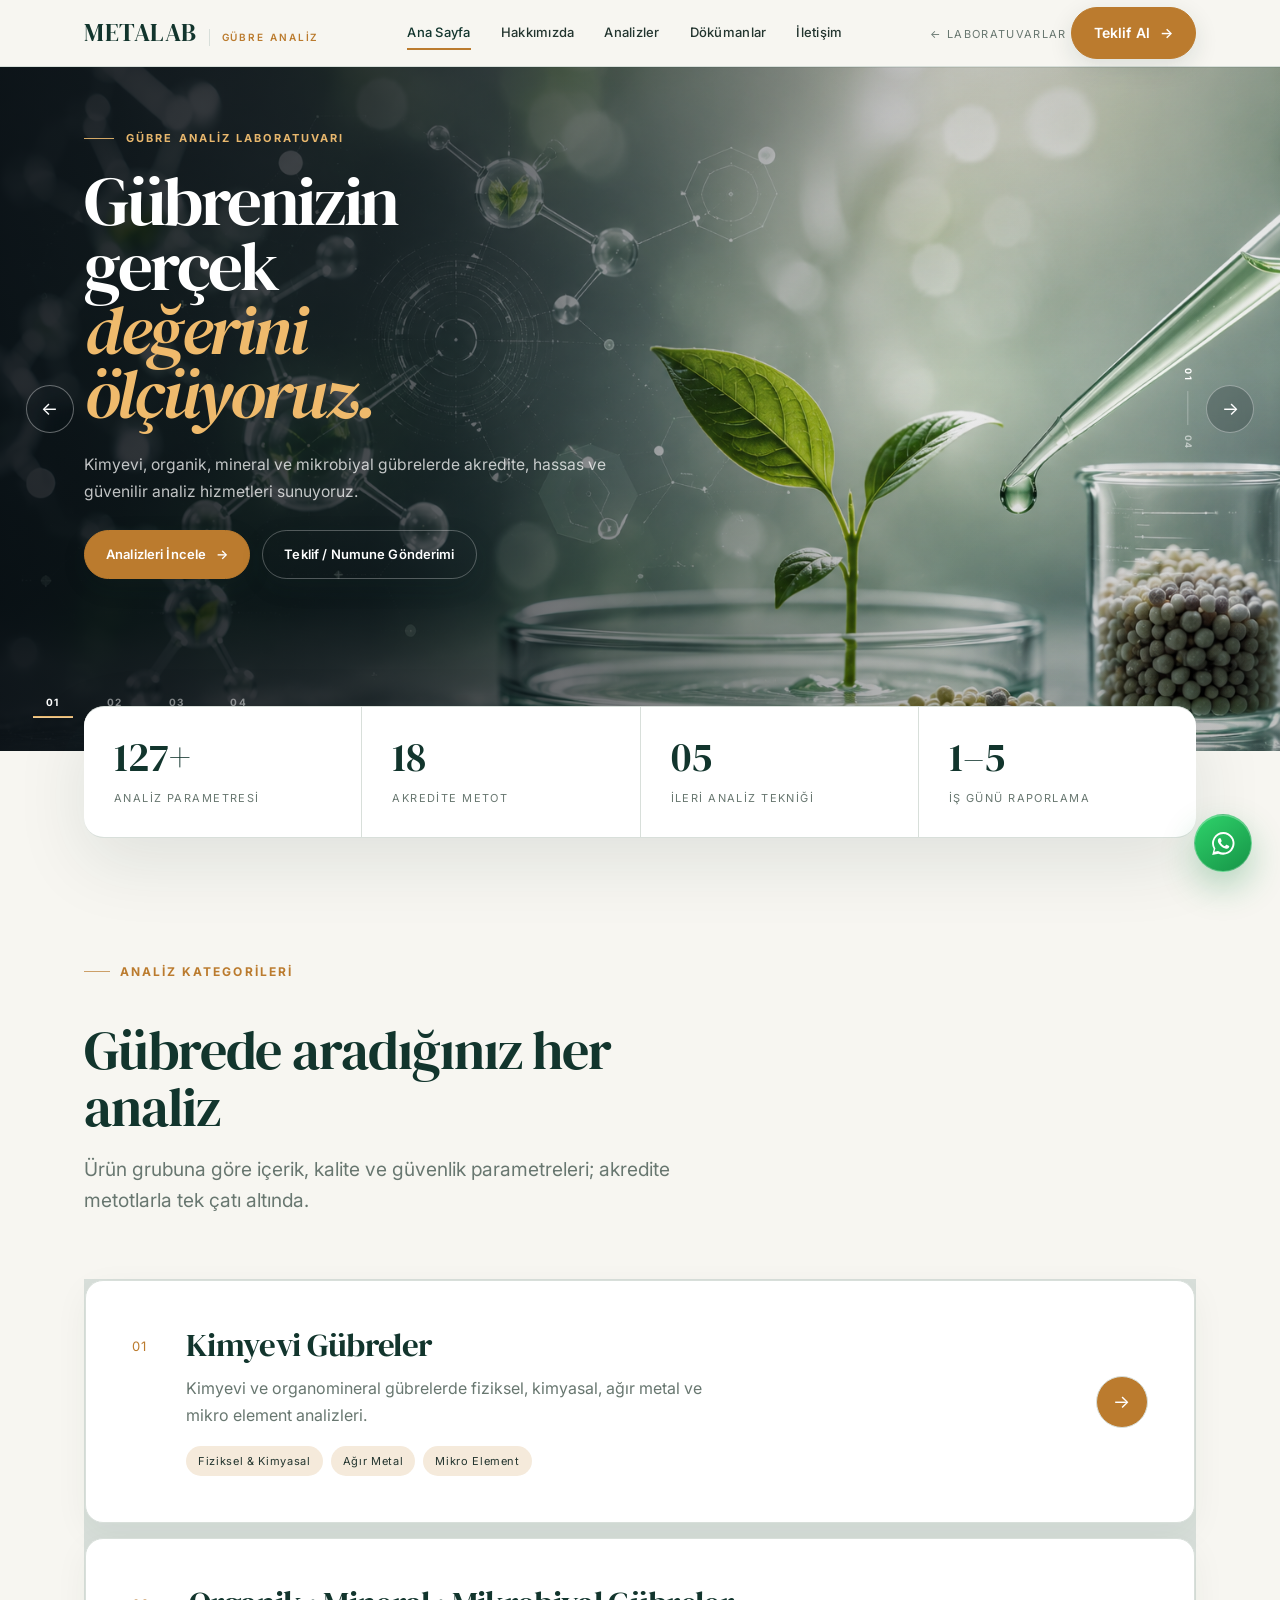
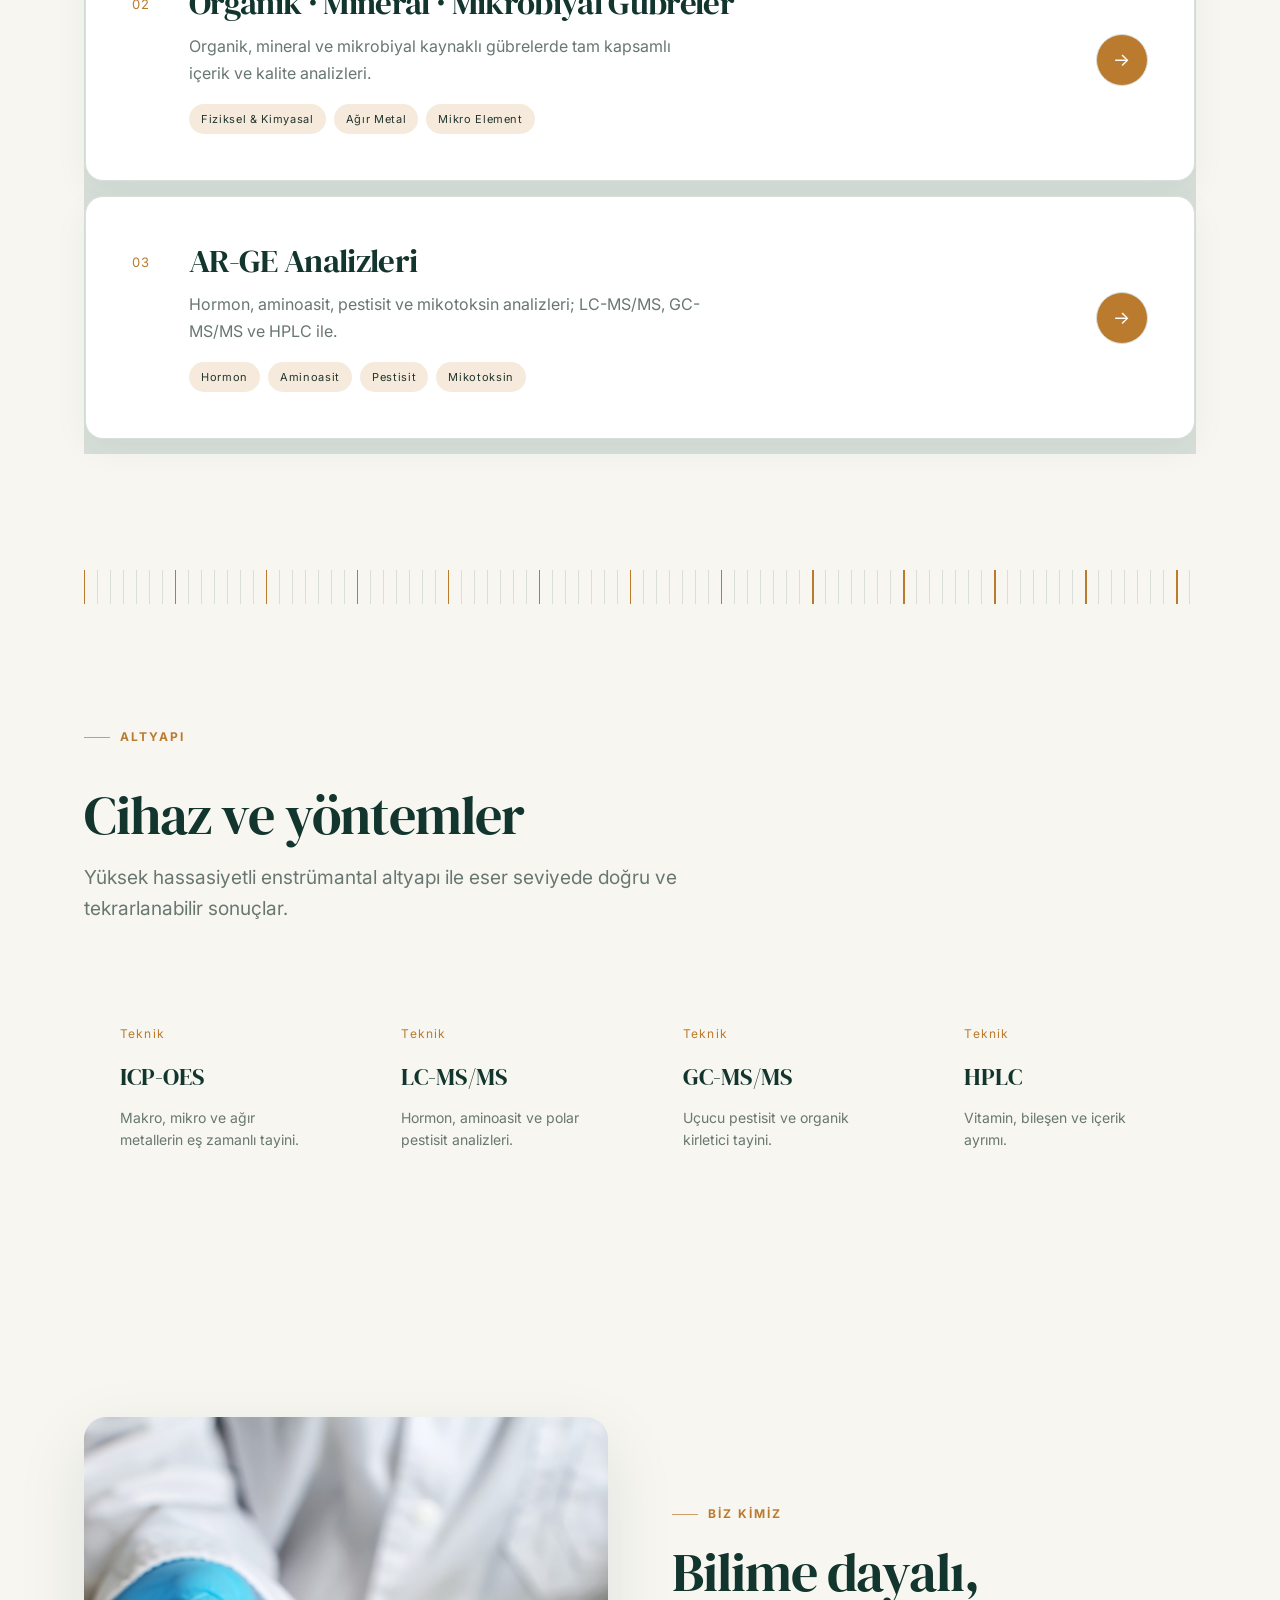
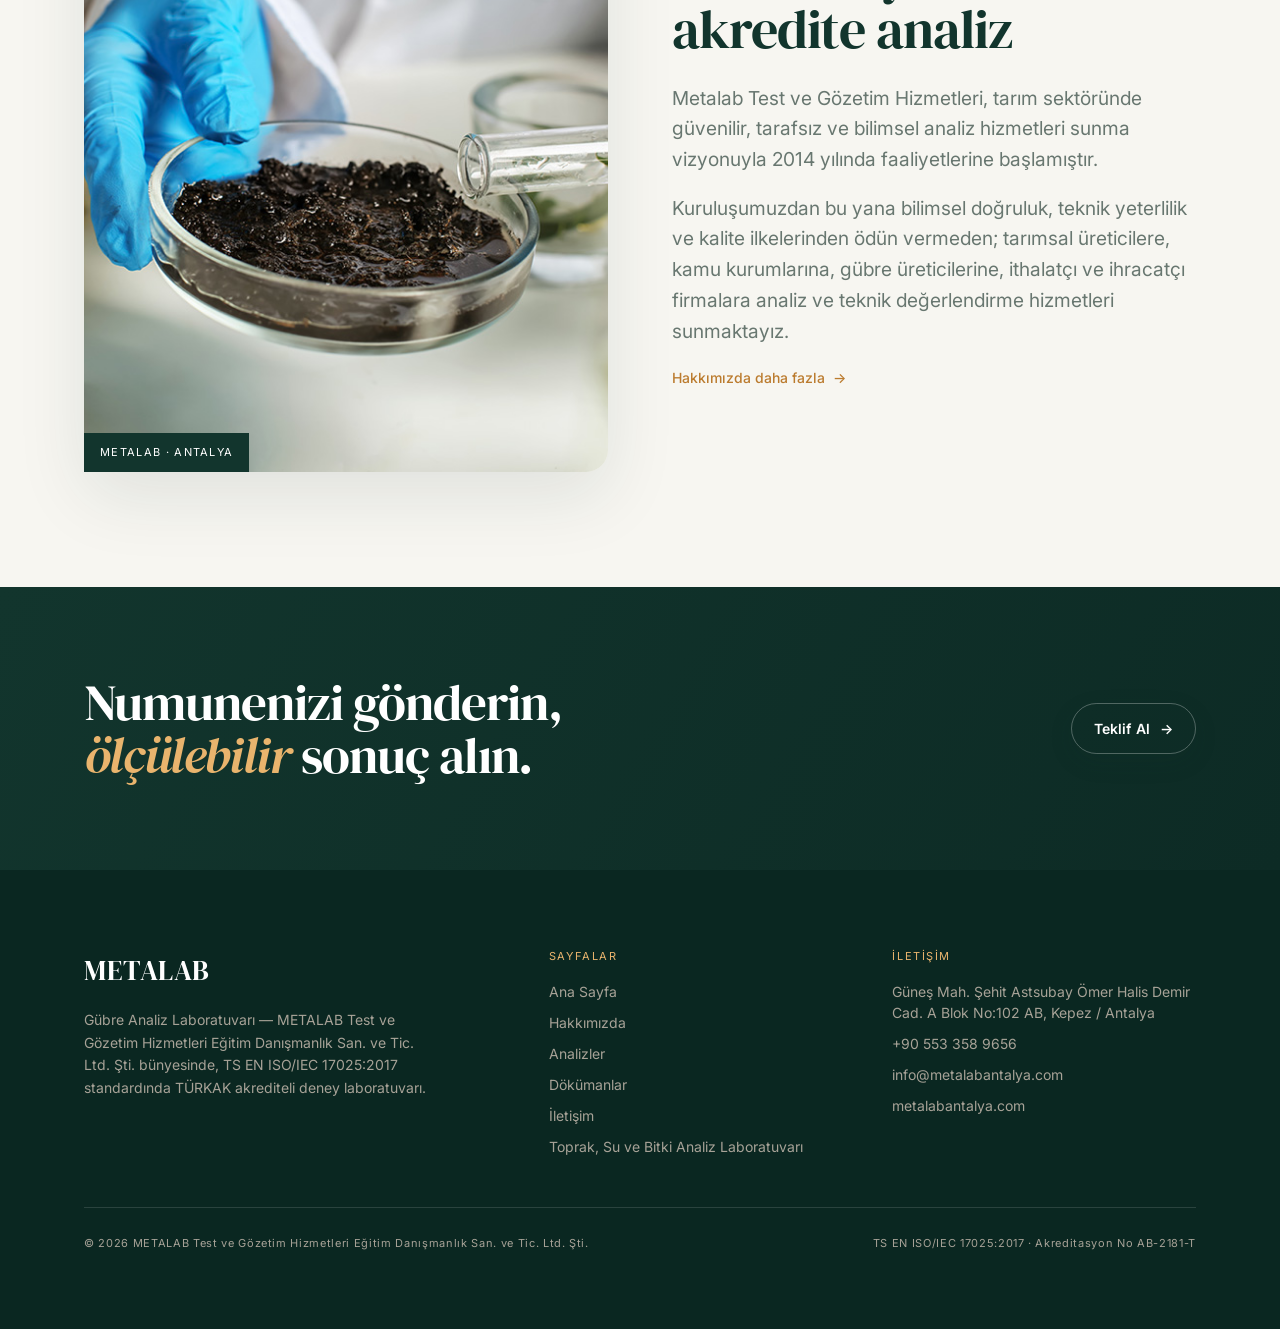
==== commit 5ab6e708: "Add files via upload" ====
--- a/gubre/index.html
+++ b/gubre/index.html
@@ -30,6 +30,18 @@
 </div>
 <button aria-expanded="false" aria-label="Menü" class="nav__toggle"><span></span><span></span><span></span></button>
 </div>
+
+<div class="nav__official-logos" aria-label="Yetki ve akreditasyon logoları">
+  <img
+    src="../images/bakanlik-logo.png"
+    alt="T.C. Tarım ve Orman Bakanlığı"
+    class="nav__official-logo nav__official-logo--bakanlik">
+
+  <img
+    src="../images/turkak-logo.png"
+    alt="TÜRKAK Akreditasyonu"
+    class="nav__official-logo nav__official-logo--turkak">
+</div>
 </header>
 <section class="gubre-hero" aria-label="Gübre analiz hizmetleri">
   <div class="gubre-hero__slides">
@@ -109,6 +121,66 @@
       </div>
     </article>
 
+    <article class="gubre-slide gubre-slide--authority" data-slide="3" aria-hidden="true">
+      <div class="gubre-slide__authority-bg" aria-hidden="true"></div>
+      <div class="wrap gubre-slide__inner gubre-slide__inner--authority">
+        <div class="gubre-authority">
+          <div class="gubre-authority__intro">
+            <span class="gubre-slide__eyebrow">Yetki ve Akreditasyon</span>
+            <h2 class="gubre-authority__title">
+              Güvenilirliğimiz<br/>
+              <em>resmî olarak belgelenmiştir.</em>
+            </h2>
+            <p class="gubre-authority__lead">
+              Laboratuvarımız, ulusal yetkilendirme ve uluslararası akreditasyon
+              şartlarını karşılayan teknik altyapısıyla güvenilir analiz hizmeti sunar.
+            </p>
+          </div>
+
+          <div class="gubre-authority__cards">
+            <section class="gubre-authority-card gubre-authority-card--turkak">
+              <div class="gubre-authority-card__body">
+                <span class="gubre-authority-card__eyebrow">Akreditasyon</span>
+                <h3>TÜRKAK · TS EN ISO/IEC 17025:2017</h3>
+                <p>
+                  Laboratuvarımız, TS EN ISO/IEC 17025:2017 standardı kapsamında
+                  Türk Akreditasyon Kurumu (TÜRKAK) tarafından akredite edilmiştir.
+                  Bu akreditasyon; teknik yeterliliğimizi, tarafsızlığımızı ve analiz
+                  sonuçlarımızın uluslararası düzeyde kabul gören kalite standartlarına
+                  uygunluğunu tescillemektedir.
+                </p>
+                <div class="gubre-authority-card__facts">
+                  <div><span>Akreditasyon No</span><strong>AB-2181-T</strong></div>
+                  <div><span>Standart</span><strong>ISO/IEC 17025</strong></div>
+                  <div><span>Akreditasyon Tarihi</span><strong>11.05.2026</strong></div>
+                  <div><span>Geçerlilik</span><strong>11.05.2030</strong></div>
+                </div>
+              </div>
+              <div class="gubre-authority-card__logo">
+                <img src="../images/turkak-logo.png" alt="TÜRKAK Akreditasyonu"/>
+              </div>
+            </section>
+
+            <section class="gubre-authority-card gubre-authority-card--ministry">
+              <div class="gubre-authority-card__body">
+                <span class="gubre-authority-card__eyebrow">Bakanlık Yetkisi</span>
+                <h3>T.C. Tarım ve Orman Bakanlığı</h3>
+                <p>
+                  T.C. Tarım ve Orman Bakanlığı tarafından Gübre Analiz ve Referans
+                  Kuruluşları ile Analiz Ücretleri Hakkında Tebliğ
+                  (Tebliğ No: 2020/14) kapsamında yetkilendirilmiştir.
+                </p>
+              </div>
+              <div class="gubre-authority-card__logo">
+                <img src="../images/bakanlik-logo.png"
+                     alt="T.C. Tarım ve Orman Bakanlığı yetkisi"/>
+              </div>
+            </section>
+          </div>
+        </div>
+      </div>
+    </article>
+
   </div>
 
   <div class="gubre-hero__ui">
@@ -122,6 +194,9 @@
       <button class="gubre-hero__dot" type="button" data-go="2" aria-label="3. slayta git">
         <span>03</span>
       </button>
+      <button class="gubre-hero__dot" type="button" data-go="3" aria-label="4. slayta git">
+        <span>04</span>
+      </button>
     </div>
 
     <div class="gubre-hero__arrows">
@@ -137,7 +212,7 @@
   <div class="gubre-hero__counter" aria-hidden="true">
     <span class="gubre-hero__current">01</span>
     <span class="gubre-hero__counter-line"></span>
-    <span>03</span>
+    <span>04</span>
   </div>
 </section>
 <div class="wrap"><div class="stats"><div class="stat reveal"><div class="stat__n">127+</div><div class="stat__l">Analiz parametresi</div></div><div class="stat reveal"><div class="stat__n">18</div><div class="stat__l">Akredite metot</div></div><div class="stat reveal"><div class="stat__n">05</div><div class="stat__l">İleri analiz tekniği</div></div><div class="stat reveal"><div class="stat__n">1–5</div><div class="stat__l">İş günü raporlama</div></div></div></div>
--- a/css/main.css
+++ b/css/main.css
@@ -144,37 +144,6 @@
 }
 .nav__links a:hover::after, .nav__links a.is-active::after{ right:0; }
 .nav__links a.is-active{ color:var(--ink); }
-/* Üst menü — Bakanlık ve TÜRKAK logoları */
-.nav__official-logos{
-  display:flex;
-  align-items:center;
-  gap:8px;
-  height:58px;
-  flex:0 0 auto;
-}
-
-.nav__official-logo{
-  display:block;
-  width:auto;
-  max-width:52px;
-  object-fit:contain;
-  object-position:center;
-  transition:
-    transform .28s var(--ease),
-    opacity .28s ease;
-}
-
-.nav__official-logo--bakanlik{
-  height:46px;
-}
-
-.nav__official-logo--turkak{
-  height:50px;
-}
-
-.nav__official-logo:hover{
-  transform:translateY(-2px) scale(1.035);
-}
 .nav__back{ font-family:var(--font-mono); font-size:11px; letter-spacing:.12em; color:var(--muted); text-transform:uppercase; }
 .nav__back:hover{ color:var(--accent); }
 .nav__toggle{ display:none; background:none; border:1px solid var(--line); border-radius:var(--r); width:42px; height:38px; }
@@ -610,17 +579,48 @@
   }
 }
 
-@media(max-width:1100px){
+/* =========================================================
+   ÜST MENÜ — Bakanlık ve TÜRKAK logoları
+   Krem navigasyon çubuğunun en sağında bağımsız konumlanır.
+   ========================================================= */
+.nav__official-logos{
+  position:absolute;
+  top:50%;
+  right:clamp(12px,1.7vw,28px);
+  transform:translateY(-50%);
+  z-index:2;
+  display:flex;
+  align-items:center;
+  justify-content:flex-end;
+  gap:8px;
+  height:66px;
+  pointer-events:auto;
+}
+
+.nav__official-logo{
+  display:block;
+  width:auto;
+  object-fit:contain;
+  object-position:center;
+  transition:transform .25s var(--ease), opacity .25s ease;
+}
+
+.nav__official-logo--bakanlik{
+  height:56px;
+  max-width:58px;
+}
+
+.nav__official-logo--turkak{
+  height:57px;
+  max-width:58px;
+}
+
+.nav__official-logo:hover{
+  transform:translateY(-1px) scale(1.035);
+}
+
+@media(max-width:1500px){
   .nav__official-logos{
-    gap:5px;
+    display:none;
   }
-
-  .nav__official-logo--bakanlik{
-    height:38px;
-  }
-
-  .nav__official-logo--turkak{
-    height:42px;
-  }
-}
-
+}
--- a/css/gubre-hero.css
+++ b/css/gubre-hero.css
@@ -435,3 +435,133 @@
     animation:none!important;
   }
 }
+
+/* ==========================================================
+   4. SLAYT — Yetki ve Akreditasyon
+   ========================================================== */
+.gubre-slide--authority{
+  background:
+    radial-gradient(circle at 18% 20%,rgba(232,183,109,.10),transparent 30%),
+    radial-gradient(circle at 82% 78%,rgba(183,35,35,.08),transparent 28%),
+    linear-gradient(135deg,#081116 0%,#0b171a 45%,#10231f 100%);
+}
+.gubre-slide__authority-bg{position:absolute;inset:0;overflow:hidden}
+.gubre-slide__authority-bg::before,
+.gubre-slide__authority-bg::after{
+  content:"";position:absolute;border:1px solid rgba(255,255,255,.035);border-radius:50%
+}
+.gubre-slide__authority-bg::before{width:520px;height:520px;left:-180px;top:-210px}
+.gubre-slide__authority-bg::after{width:420px;height:420px;right:-150px;bottom:-190px}
+.gubre-slide__inner--authority{
+  align-items:center;
+  padding-top:clamp(38px,4.2vw,62px);
+  padding-bottom:clamp(84px,8vw,112px)
+}
+.gubre-authority{
+  width:100%;
+  display:grid;
+  grid-template-columns:minmax(250px,.72fr) minmax(680px,1.55fr);
+  align-items:center;
+  gap:clamp(28px,4vw,62px)
+}
+.gubre-authority__intro{max-width:420px}
+.gubre-authority__title{
+  margin:0;font-family:var(--font-serif);
+  font-size:clamp(2.45rem,4vw,4.15rem);
+  line-height:.96;font-weight:400;letter-spacing:-.035em;color:#fff
+}
+.gubre-authority__title em{
+  display:block;margin-top:8px;font-style:italic;color:#efba6c
+}
+.gubre-authority__lead{
+  margin-top:24px;max-width:44ch;font-family:var(--font-sans);
+  font-size:clamp(.94rem,1.1vw,1.04rem);line-height:1.7;color:rgba(255,255,255,.66)
+}
+.gubre-authority__cards{display:grid;gap:14px}
+.gubre-authority-card{
+  position:relative;overflow:hidden;
+  display:grid;grid-template-columns:minmax(0,1fr) 150px;
+  align-items:center;gap:28px;min-height:230px;
+  padding:clamp(24px,2.4vw,34px);
+  border:1px solid rgba(255,255,255,.13);
+  border-radius:22px;background:rgba(255,255,255,.045);
+  -webkit-backdrop-filter:blur(14px);backdrop-filter:blur(14px);
+  box-shadow:0 18px 48px rgba(0,0,0,.18),inset 0 1px 0 rgba(255,255,255,.055)
+}
+.gubre-authority-card::before{
+  content:"";position:absolute;left:0;top:0;bottom:0;width:3px
+}
+.gubre-authority-card--turkak::before{background:linear-gradient(180deg,#efba6c,#c78229)}
+.gubre-authority-card--ministry::before{background:linear-gradient(180deg,#ef4646,#b72020)}
+.gubre-authority-card__eyebrow{
+  display:inline-block;margin-bottom:11px;font-family:var(--font-sans);
+  font-size:10px;font-weight:700;letter-spacing:.19em;text-transform:uppercase;color:#efba6c
+}
+.gubre-authority-card--ministry .gubre-authority-card__eyebrow{color:#f06b6b}
+.gubre-authority-card h3{
+  margin:0;font-family:var(--font-serif);
+  font-size:clamp(1.45rem,2.1vw,2.15rem);
+  font-weight:400;line-height:1.08;color:#fff
+}
+.gubre-authority-card p{
+  margin-top:13px;max-width:68ch;font-family:var(--font-sans);
+  font-size:clamp(.84rem,.95vw,.95rem);line-height:1.62;color:rgba(255,255,255,.66)
+}
+.gubre-authority-card__logo{
+  display:grid;place-items:center;align-self:stretch
+}
+.gubre-authority-card__logo img{
+  display:block;width:auto;max-width:132px;max-height:150px;object-fit:contain
+}
+.gubre-authority-card--ministry .gubre-authority-card__logo img{
+  max-width:128px;max-height:142px
+}
+.gubre-authority-card__facts{
+  display:grid;grid-template-columns:repeat(4,minmax(0,1fr));
+  gap:12px;margin-top:18px;padding-top:17px;border-top:1px solid rgba(255,255,255,.10)
+}
+.gubre-authority-card__facts span{
+  display:block;margin-bottom:5px;font-family:var(--font-sans);
+  font-size:8px;font-weight:600;line-height:1.25;letter-spacing:.12em;
+  text-transform:uppercase;color:rgba(255,255,255,.42)
+}
+.gubre-authority-card__facts strong{
+  display:block;font-family:var(--font-serif);
+  font-size:clamp(.9rem,1.15vw,1.15rem);font-weight:400;line-height:1.1;color:#efba6c
+}
+@media(max-width:1150px){
+  .gubre-authority{grid-template-columns:1fr;gap:24px}
+  .gubre-authority__intro{max-width:780px}
+  .gubre-authority__title{font-size:clamp(2.2rem,4vw,3.25rem)}
+  .gubre-authority__lead{max-width:70ch;margin-top:16px}
+  .gubre-authority-card{min-height:0}
+}
+@media(max-width:760px){
+  .gubre-slide__inner--authority{align-items:flex-start;padding-top:74px;padding-bottom:110px}
+  .gubre-authority{gap:18px}
+  .gubre-authority__intro{display:none}
+  .gubre-authority__cards{gap:12px}
+  .gubre-authority-card{
+    grid-template-columns:1fr 92px;gap:16px;
+    padding:20px 18px 20px 20px;border-radius:16px
+  }
+  .gubre-authority-card h3{font-size:1.35rem}
+  .gubre-authority-card p{margin-top:10px;font-size:.82rem;line-height:1.52}
+  .gubre-authority-card__logo img{max-width:82px;max-height:100px}
+  .gubre-authority-card--ministry .gubre-authority-card__logo img{max-width:78px;max-height:92px}
+  .gubre-authority-card__facts{
+    grid-template-columns:repeat(2,minmax(0,1fr));gap:10px;margin-top:13px;padding-top:13px
+  }
+  .gubre-authority-card__facts strong{font-size:.88rem}
+}
+@media(max-width:480px){
+  .gubre-slide__inner--authority{padding-top:66px}
+  .gubre-authority-card{
+    grid-template-columns:1fr 72px;gap:12px;padding:17px 14px 17px 17px
+  }
+  .gubre-authority-card__eyebrow{font-size:8px}
+  .gubre-authority-card h3{font-size:1.12rem}
+  .gubre-authority-card p{font-size:.76rem}
+  .gubre-authority-card__logo img{max-width:66px;max-height:82px}
+  .gubre-authority-card--ministry .gubre-authority-card__logo img{max-width:62px;max-height:76px}
+}
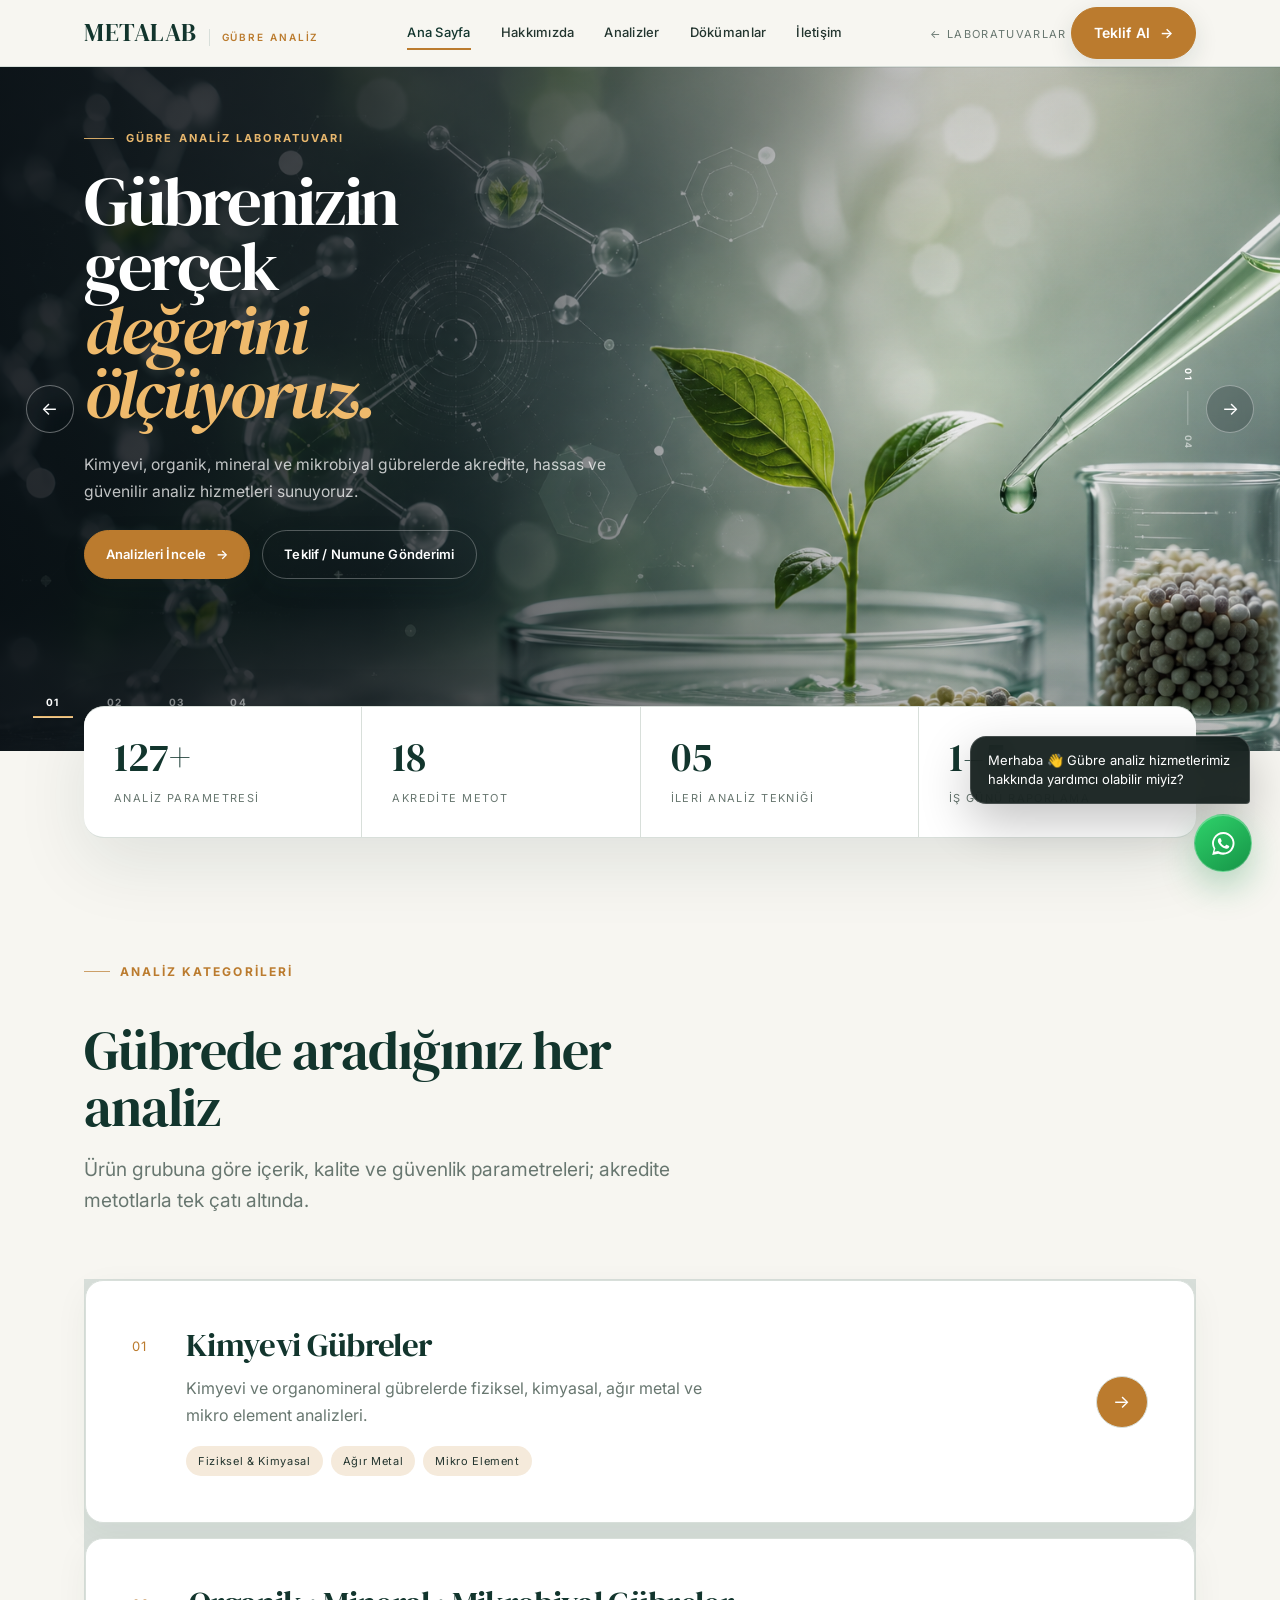
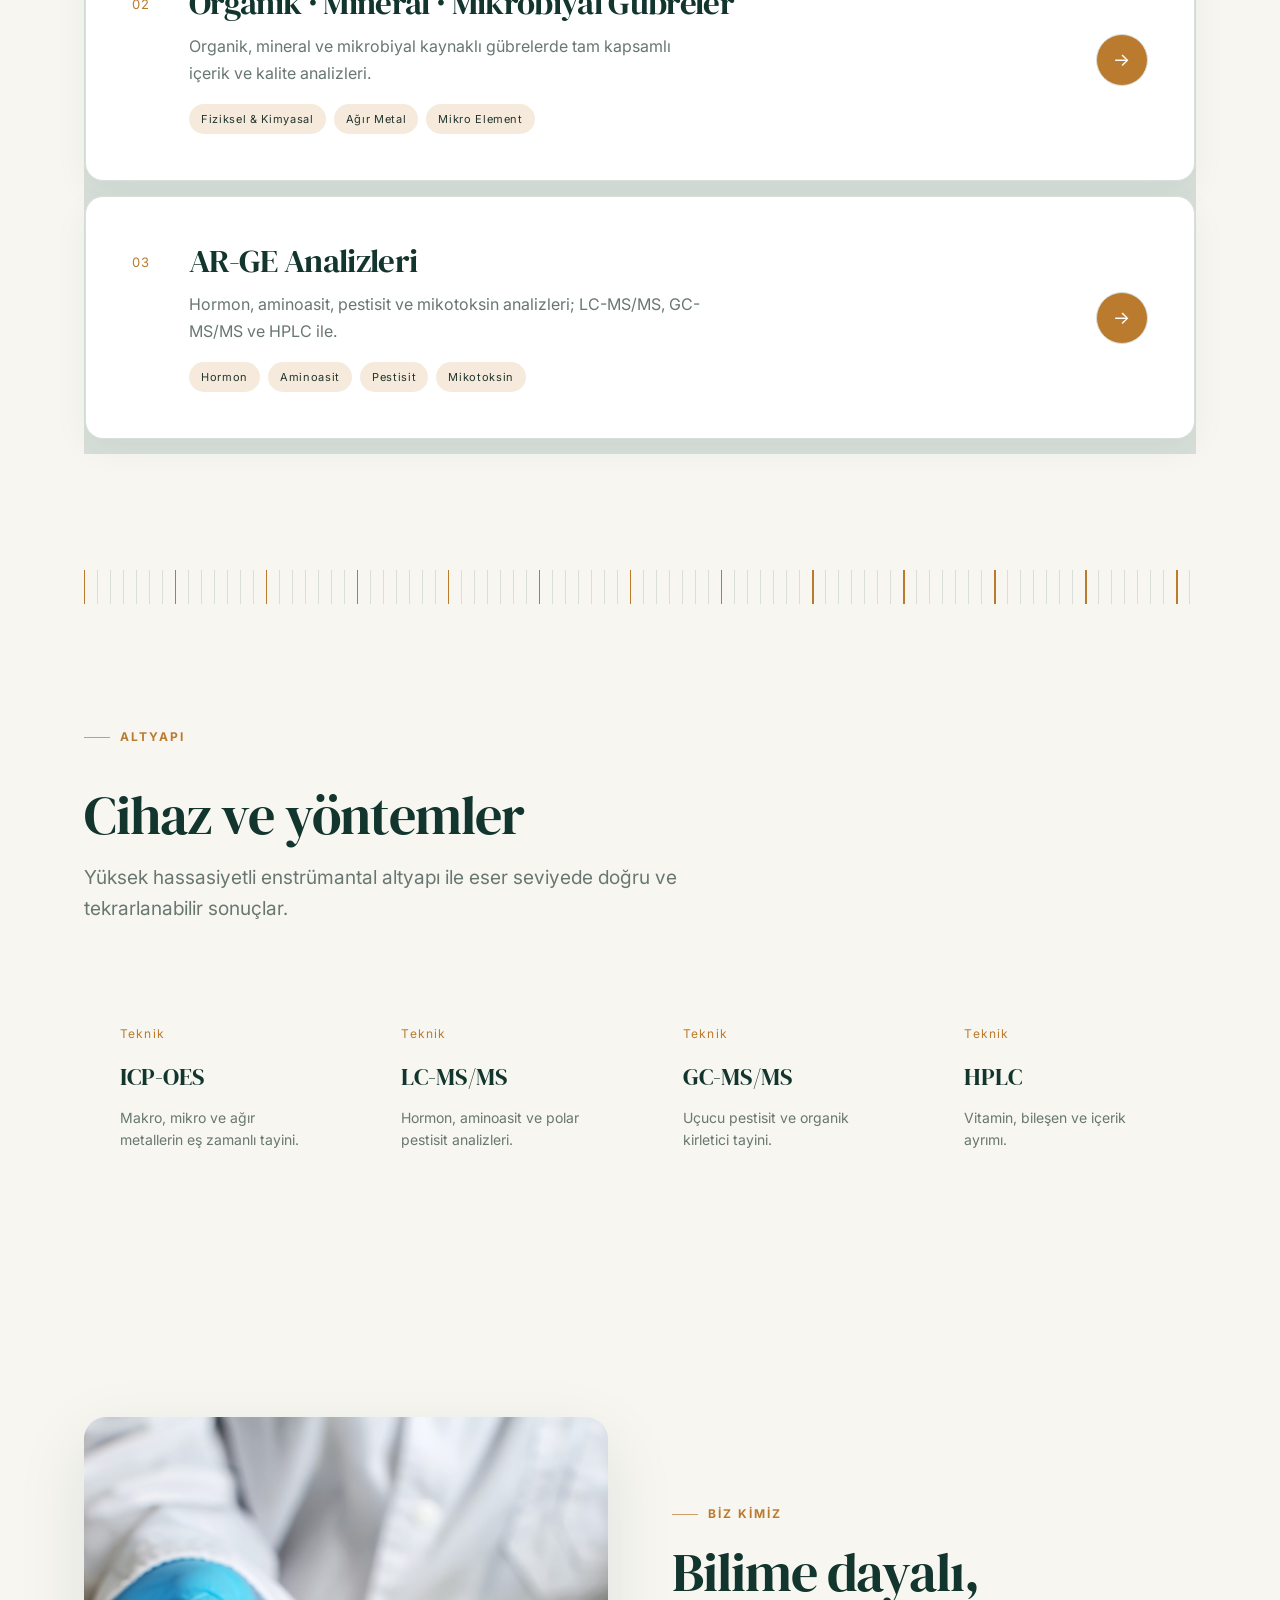
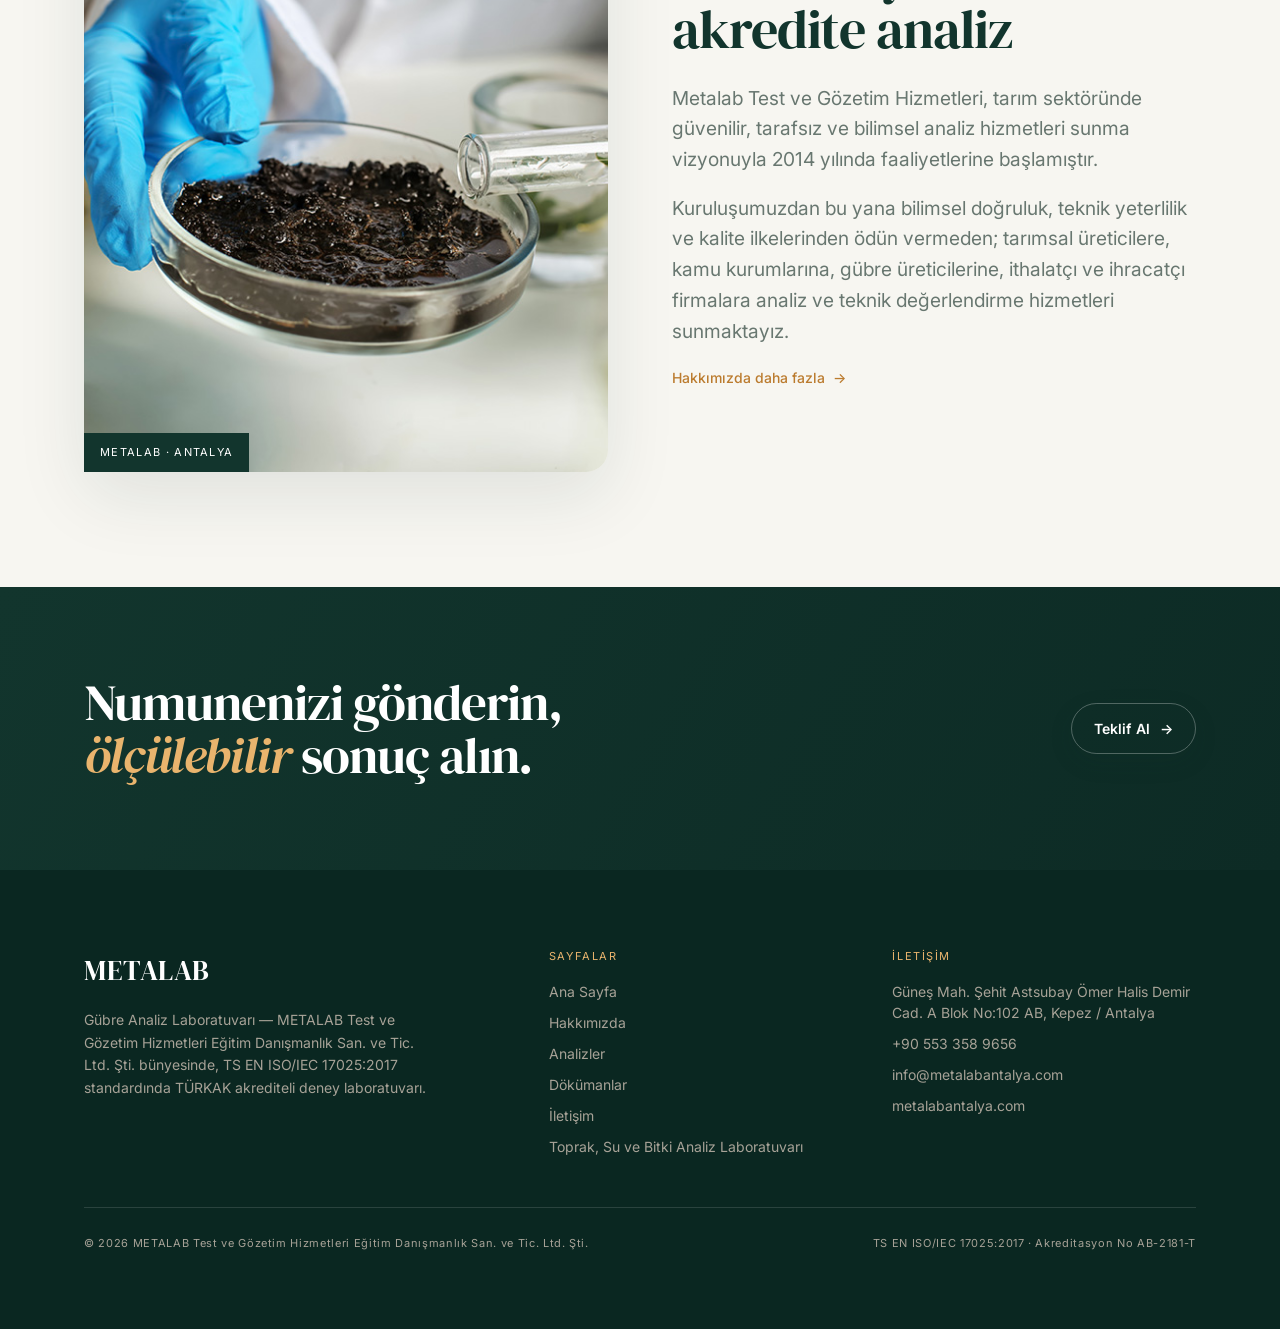
==== commit a8c96034: "Add files via upload" ====
--- a/gubre/index.html
+++ b/gubre/index.html
@@ -123,65 +123,58 @@
 
     <article class="gubre-slide gubre-slide--authority" data-slide="3" aria-hidden="true">
       <div class="gubre-slide__authority-bg" aria-hidden="true"></div>
+
       <div class="wrap gubre-slide__inner gubre-slide__inner--authority">
-        <div class="gubre-authority">
-          <div class="gubre-authority__intro">
-            <span class="gubre-slide__eyebrow">Yetki ve Akreditasyon</span>
-            <h2 class="gubre-authority__title">
-              Güvenilirliğimiz<br/>
-              <em>resmî olarak belgelenmiştir.</em>
-            </h2>
-            <p class="gubre-authority__lead">
-              Laboratuvarımız, ulusal yetkilendirme ve uluslararası akreditasyon
-              şartlarını karşılayan teknik altyapısıyla güvenilir analiz hizmeti sunar.
-            </p>
-          </div>
-
-          <div class="gubre-authority__cards">
-            <section class="gubre-authority-card gubre-authority-card--turkak">
-              <div class="gubre-authority-card__body">
-                <span class="gubre-authority-card__eyebrow">Akreditasyon</span>
-                <h3>TÜRKAK · TS EN ISO/IEC 17025:2017</h3>
-                <p>
-                  Laboratuvarımız, TS EN ISO/IEC 17025:2017 standardı kapsamında
-                  Türk Akreditasyon Kurumu (TÜRKAK) tarafından akredite edilmiştir.
-                  Bu akreditasyon; teknik yeterliliğimizi, tarafsızlığımızı ve analiz
-                  sonuçlarımızın uluslararası düzeyde kabul gören kalite standartlarına
-                  uygunluğunu tescillemektedir.
-                </p>
-                <div class="gubre-authority-card__facts">
-                  <div><span>Akreditasyon No</span><strong>AB-2181-T</strong></div>
-                  <div><span>Standart</span><strong>ISO/IEC 17025</strong></div>
-                  <div><span>Akreditasyon Tarihi</span><strong>11.05.2026</strong></div>
-                  <div><span>Geçerlilik</span><strong>11.05.2030</strong></div>
-                </div>
+        <div class="gubre-authority__cards">
+
+          <section class="gubre-authority-card gubre-authority-card--turkak">
+            <div class="gubre-authority-card__logo">
+              <img src="../images/turkak-logo-A.png"
+                   alt="TÜRKAK Akreditasyonu"/>
+            </div>
+
+            <div class="gubre-authority-card__body">
+              <span class="gubre-authority-card__eyebrow">Akreditasyon</span>
+              <h2>TÜRKAK · TS EN ISO/IEC 17025:2017</h2>
+              <p>
+                Laboratuvarımız, TS EN ISO/IEC 17025:2017 standardı kapsamında
+                Türk Akreditasyon Kurumu (TÜRKAK) tarafından akredite edilmiştir.
+                Bu akreditasyon; teknik yeterliliğimizi, tarafsızlığımızı ve analiz
+                sonuçlarımızın uluslararası düzeyde kabul gören kalite standartlarına
+                uygunluğunu tescillemektedir.
+              </p>
+
+              <div class="gubre-authority-card__facts">
+                <div><span>Akreditasyon No</span><strong>AB-2181-T</strong></div>
+                <div><span>Standart</span><strong>ISO/IEC 17025</strong></div>
+                <div><span>Akreditasyon Tarihi</span><strong>11.05.2026</strong></div>
+                <div><span>Geçerlilik</span><strong>11.05.2030</strong></div>
               </div>
-              <div class="gubre-authority-card__logo">
-                <img src="../images/turkak-logo.png" alt="TÜRKAK Akreditasyonu"/>
-              </div>
-            </section>
-
-            <section class="gubre-authority-card gubre-authority-card--ministry">
-              <div class="gubre-authority-card__body">
-                <span class="gubre-authority-card__eyebrow">Bakanlık Yetkisi</span>
-                <h3>T.C. Tarım ve Orman Bakanlığı</h3>
-                <p>
-                  T.C. Tarım ve Orman Bakanlığı tarafından Gübre Analiz ve Referans
-                  Kuruluşları ile Analiz Ücretleri Hakkında Tebliğ
-                  (Tebliğ No: 2020/14) kapsamında yetkilendirilmiştir.
-                </p>
-              </div>
-              <div class="gubre-authority-card__logo">
-                <img src="../images/bakanlik-logo.png"
-                     alt="T.C. Tarım ve Orman Bakanlığı yetkisi"/>
-              </div>
-            </section>
-          </div>
+            </div>
+          </section>
+
+          <section class="gubre-authority-card gubre-authority-card--ministry">
+            <div class="gubre-authority-card__logo">
+              <img src="../images/bakanlik-logo.png"
+                   alt="T.C. Tarım ve Orman Bakanlığı yetkisi"/>
+            </div>
+
+            <div class="gubre-authority-card__body">
+              <span class="gubre-authority-card__eyebrow">Bakanlık Yetkisi</span>
+              <h2>T.C. Tarım ve Orman Bakanlığı</h2>
+              <p>
+                T.C. Tarım ve Orman Bakanlığı tarafından Gübre Analiz ve Referans
+                Kuruluşları ile Analiz Ücretleri Hakkında Tebliğ
+                (Tebliğ No: 2020/14) kapsamında yetkilendirilmiştir.
+              </p>
+            </div>
+          </section>
+
         </div>
       </div>
     </article>
 
-  </div>
+</div>
 
   <div class="gubre-hero__ui">
     <div class="gubre-hero__progress" aria-label="Slayt seçimi">
--- a/css/gubre-hero.css
+++ b/css/gubre-hero.css
@@ -438,130 +438,268 @@
 
 /* ==========================================================
    4. SLAYT — Yetki ve Akreditasyon
+   Hakkımızda sayfasındaki akreditasyon kartı diliyle.
    ========================================================== */
 .gubre-slide--authority{
+  background:#0d3a31;
+}
+
+.gubre-slide__authority-bg{
+  position:absolute;
+  inset:0;
   background:
-    radial-gradient(circle at 18% 20%,rgba(232,183,109,.10),transparent 30%),
-    radial-gradient(circle at 82% 78%,rgba(183,35,35,.08),transparent 28%),
-    linear-gradient(135deg,#081116 0%,#0b171a 45%,#10231f 100%);
-}
-.gubre-slide__authority-bg{position:absolute;inset:0;overflow:hidden}
-.gubre-slide__authority-bg::before,
-.gubre-slide__authority-bg::after{
-  content:"";position:absolute;border:1px solid rgba(255,255,255,.035);border-radius:50%
-}
-.gubre-slide__authority-bg::before{width:520px;height:520px;left:-180px;top:-210px}
-.gubre-slide__authority-bg::after{width:420px;height:420px;right:-150px;bottom:-190px}
+    radial-gradient(circle at 14% 12%,rgba(232,183,109,.09),transparent 27%),
+    radial-gradient(circle at 88% 88%,rgba(200,41,41,.07),transparent 26%);
+  pointer-events:none;
+}
+
 .gubre-slide__inner--authority{
   align-items:center;
-  padding-top:clamp(38px,4.2vw,62px);
-  padding-bottom:clamp(84px,8vw,112px)
-}
-.gubre-authority{
-  width:100%;
+  padding-top:clamp(30px,3.5vw,48px);
+  padding-bottom:clamp(78px,8vw,104px);
+}
+
+.gubre-authority__cards{
+  width:min(1180px,100%);
+  margin-inline:auto;
   display:grid;
-  grid-template-columns:minmax(250px,.72fr) minmax(680px,1.55fr);
+  gap:16px;
+}
+
+.gubre-authority-card{
+  position:relative;
+  overflow:hidden;
+  display:grid;
+  grid-template-columns:190px minmax(0,1fr);
   align-items:center;
-  gap:clamp(28px,4vw,62px)
-}
-.gubre-authority__intro{max-width:420px}
-.gubre-authority__title{
-  margin:0;font-family:var(--font-serif);
-  font-size:clamp(2.45rem,4vw,4.15rem);
-  line-height:.96;font-weight:400;letter-spacing:-.035em;color:#fff
-}
-.gubre-authority__title em{
-  display:block;margin-top:8px;font-style:italic;color:#efba6c
-}
-.gubre-authority__lead{
-  margin-top:24px;max-width:44ch;font-family:var(--font-sans);
-  font-size:clamp(.94rem,1.1vw,1.04rem);line-height:1.7;color:rgba(255,255,255,.66)
-}
-.gubre-authority__cards{display:grid;gap:14px}
-.gubre-authority-card{
-  position:relative;overflow:hidden;
-  display:grid;grid-template-columns:minmax(0,1fr) 150px;
-  align-items:center;gap:28px;min-height:230px;
-  padding:clamp(24px,2.4vw,34px);
-  border:1px solid rgba(255,255,255,.13);
-  border-radius:22px;background:rgba(255,255,255,.045);
-  -webkit-backdrop-filter:blur(14px);backdrop-filter:blur(14px);
-  box-shadow:0 18px 48px rgba(0,0,0,.18),inset 0 1px 0 rgba(255,255,255,.055)
-}
+  gap:34px;
+  min-height:210px;
+  padding:28px 36px;
+  border:1px solid rgba(255,255,255,.12);
+  border-radius:24px;
+  background:#103f35;
+  box-shadow:
+    0 18px 50px rgba(0,0,0,.16),
+    inset 0 1px 0 rgba(255,255,255,.045);
+}
+
 .gubre-authority-card::before{
-  content:"";position:absolute;left:0;top:0;bottom:0;width:3px
-}
-.gubre-authority-card--turkak::before{background:linear-gradient(180deg,#efba6c,#c78229)}
-.gubre-authority-card--ministry::before{background:linear-gradient(180deg,#ef4646,#b72020)}
+  content:"";
+  position:absolute;
+  left:0;
+  top:0;
+  bottom:0;
+  width:3px;
+}
+
+.gubre-authority-card--turkak::before{
+  background:linear-gradient(180deg,#efba6c,#c9822c);
+}
+
+.gubre-authority-card--ministry::before{
+  background:linear-gradient(180deg,#f05252,#b81e1e);
+}
+
+.gubre-authority-card__logo{
+  display:grid;
+  place-items:center;
+}
+
+.gubre-authority-card__logo img{
+  display:block;
+  width:auto;
+  max-width:164px;
+  max-height:174px;
+  object-fit:contain;
+}
+
+.gubre-authority-card--ministry .gubre-authority-card__logo img{
+  max-width:154px;
+  max-height:162px;
+}
+
 .gubre-authority-card__eyebrow{
-  display:inline-block;margin-bottom:11px;font-family:var(--font-sans);
-  font-size:10px;font-weight:700;letter-spacing:.19em;text-transform:uppercase;color:#efba6c
-}
-.gubre-authority-card--ministry .gubre-authority-card__eyebrow{color:#f06b6b}
-.gubre-authority-card h3{
-  margin:0;font-family:var(--font-serif);
-  font-size:clamp(1.45rem,2.1vw,2.15rem);
-  font-weight:400;line-height:1.08;color:#fff
-}
+  display:inline-flex;
+  align-items:center;
+  gap:12px;
+  margin-bottom:10px;
+  font-family:var(--font-sans);
+  font-size:10px;
+  font-weight:700;
+  letter-spacing:.19em;
+  text-transform:uppercase;
+  color:#efba6c;
+}
+
+.gubre-authority-card__eyebrow::before{
+  content:"";
+  width:28px;
+  height:1px;
+  background:currentColor;
+}
+
+.gubre-authority-card--ministry .gubre-authority-card__eyebrow{
+  color:#f06f6f;
+}
+
+.gubre-authority-card h2{
+  margin:0;
+  font-family:var(--font-serif);
+  font-size:clamp(1.65rem,2.45vw,2.45rem);
+  font-weight:400;
+  line-height:1.06;
+  color:#fff;
+}
+
 .gubre-authority-card p{
-  margin-top:13px;max-width:68ch;font-family:var(--font-sans);
-  font-size:clamp(.84rem,.95vw,.95rem);line-height:1.62;color:rgba(255,255,255,.66)
-}
-.gubre-authority-card__logo{
-  display:grid;place-items:center;align-self:stretch
-}
-.gubre-authority-card__logo img{
-  display:block;width:auto;max-width:132px;max-height:150px;object-fit:contain
-}
-.gubre-authority-card--ministry .gubre-authority-card__logo img{
-  max-width:128px;max-height:142px
-}
+  margin-top:13px;
+  max-width:78ch;
+  font-family:var(--font-sans);
+  font-size:clamp(.86rem,.98vw,.98rem);
+  line-height:1.62;
+  color:rgba(255,255,255,.66);
+}
+
 .gubre-authority-card__facts{
-  display:grid;grid-template-columns:repeat(4,minmax(0,1fr));
-  gap:12px;margin-top:18px;padding-top:17px;border-top:1px solid rgba(255,255,255,.10)
-}
+  display:grid;
+  grid-template-columns:repeat(4,minmax(0,1fr));
+  gap:18px;
+  margin-top:17px;
+  padding-top:15px;
+  border-top:1px solid rgba(255,255,255,.10);
+}
+
 .gubre-authority-card__facts span{
-  display:block;margin-bottom:5px;font-family:var(--font-sans);
-  font-size:8px;font-weight:600;line-height:1.25;letter-spacing:.12em;
-  text-transform:uppercase;color:rgba(255,255,255,.42)
-}
+  display:block;
+  margin-bottom:5px;
+  font-family:var(--font-sans);
+  font-size:8px;
+  font-weight:600;
+  line-height:1.25;
+  letter-spacing:.12em;
+  text-transform:uppercase;
+  color:rgba(255,255,255,.43);
+}
+
 .gubre-authority-card__facts strong{
-  display:block;font-family:var(--font-serif);
-  font-size:clamp(.9rem,1.15vw,1.15rem);font-weight:400;line-height:1.1;color:#efba6c
-}
-@media(max-width:1150px){
-  .gubre-authority{grid-template-columns:1fr;gap:24px}
-  .gubre-authority__intro{max-width:780px}
-  .gubre-authority__title{font-size:clamp(2.2rem,4vw,3.25rem)}
-  .gubre-authority__lead{max-width:70ch;margin-top:16px}
-  .gubre-authority-card{min-height:0}
-}
-@media(max-width:760px){
-  .gubre-slide__inner--authority{align-items:flex-start;padding-top:74px;padding-bottom:110px}
-  .gubre-authority{gap:18px}
-  .gubre-authority__intro{display:none}
-  .gubre-authority__cards{gap:12px}
+  display:block;
+  font-family:var(--font-serif);
+  font-size:clamp(.95rem,1.18vw,1.18rem);
+  font-weight:400;
+  line-height:1.1;
+  color:#efba6c;
+}
+
+/* 4. slaytta 04 göstergesi istatistik kartının altında kalmaz */
+.gubre-hero[data-current="3"] .gubre-hero__progress{
+  bottom:48px;
+}
+
+@media(max-width:900px){
+  .gubre-slide__inner--authority{
+    align-items:flex-start;
+    padding-top:56px;
+    padding-bottom:110px;
+  }
+
   .gubre-authority-card{
-    grid-template-columns:1fr 92px;gap:16px;
-    padding:20px 18px 20px 20px;border-radius:16px
-  }
-  .gubre-authority-card h3{font-size:1.35rem}
-  .gubre-authority-card p{margin-top:10px;font-size:.82rem;line-height:1.52}
-  .gubre-authority-card__logo img{max-width:82px;max-height:100px}
-  .gubre-authority-card--ministry .gubre-authority-card__logo img{max-width:78px;max-height:92px}
+    grid-template-columns:135px minmax(0,1fr);
+    gap:24px;
+    min-height:0;
+    padding:24px 26px;
+  }
+
+  .gubre-authority-card__logo img{
+    max-width:120px;
+    max-height:132px;
+  }
+
+  .gubre-authority-card--ministry .gubre-authority-card__logo img{
+    max-width:112px;
+    max-height:124px;
+  }
+}
+
+@media(max-width:680px){
+  .gubre-slide__inner--authority{
+    padding-top:54px;
+    padding-bottom:112px;
+  }
+
+  .gubre-authority__cards{
+    gap:12px;
+  }
+
+  .gubre-authority-card{
+    grid-template-columns:88px minmax(0,1fr);
+    gap:16px;
+    padding:18px 17px;
+    border-radius:17px;
+  }
+
+  .gubre-authority-card__logo img{
+    max-width:78px;
+    max-height:92px;
+  }
+
+  .gubre-authority-card--ministry .gubre-authority-card__logo img{
+    max-width:72px;
+    max-height:84px;
+  }
+
+  .gubre-authority-card__eyebrow{
+    font-size:8px;
+    margin-bottom:7px;
+  }
+
+  .gubre-authority-card h2{
+    font-size:1.18rem;
+  }
+
+  .gubre-authority-card p{
+    margin-top:8px;
+    font-size:.76rem;
+    line-height:1.48;
+  }
+
   .gubre-authority-card__facts{
-    grid-template-columns:repeat(2,minmax(0,1fr));gap:10px;margin-top:13px;padding-top:13px
-  }
-  .gubre-authority-card__facts strong{font-size:.88rem}
-}
-@media(max-width:480px){
-  .gubre-slide__inner--authority{padding-top:66px}
+    grid-template-columns:repeat(2,minmax(0,1fr));
+    gap:9px;
+    margin-top:10px;
+    padding-top:10px;
+  }
+
+  .gubre-authority-card__facts strong{
+    font-size:.82rem;
+  }
+
+  .gubre-hero[data-current="3"] .gubre-hero__progress{
+    bottom:42px;
+  }
+}
+
+@media(max-width:430px){
   .gubre-authority-card{
-    grid-template-columns:1fr 72px;gap:12px;padding:17px 14px 17px 17px
-  }
-  .gubre-authority-card__eyebrow{font-size:8px}
-  .gubre-authority-card h3{font-size:1.12rem}
-  .gubre-authority-card p{font-size:.76rem}
-  .gubre-authority-card__logo img{max-width:66px;max-height:82px}
-  .gubre-authority-card--ministry .gubre-authority-card__logo img{max-width:62px;max-height:76px}
-}
+    grid-template-columns:70px minmax(0,1fr);
+    gap:12px;
+    padding:15px 13px;
+  }
+
+  .gubre-authority-card__logo img{
+    max-width:62px;
+    max-height:74px;
+  }
+
+  .gubre-authority-card--ministry .gubre-authority-card__logo img{
+    max-width:58px;
+    max-height:68px;
+  }
+
+  .gubre-authority-card h2{
+    font-size:1rem;
+  }
+
+  .gubre-authority-card p{
+    font-size:.70rem;
+  }
+}
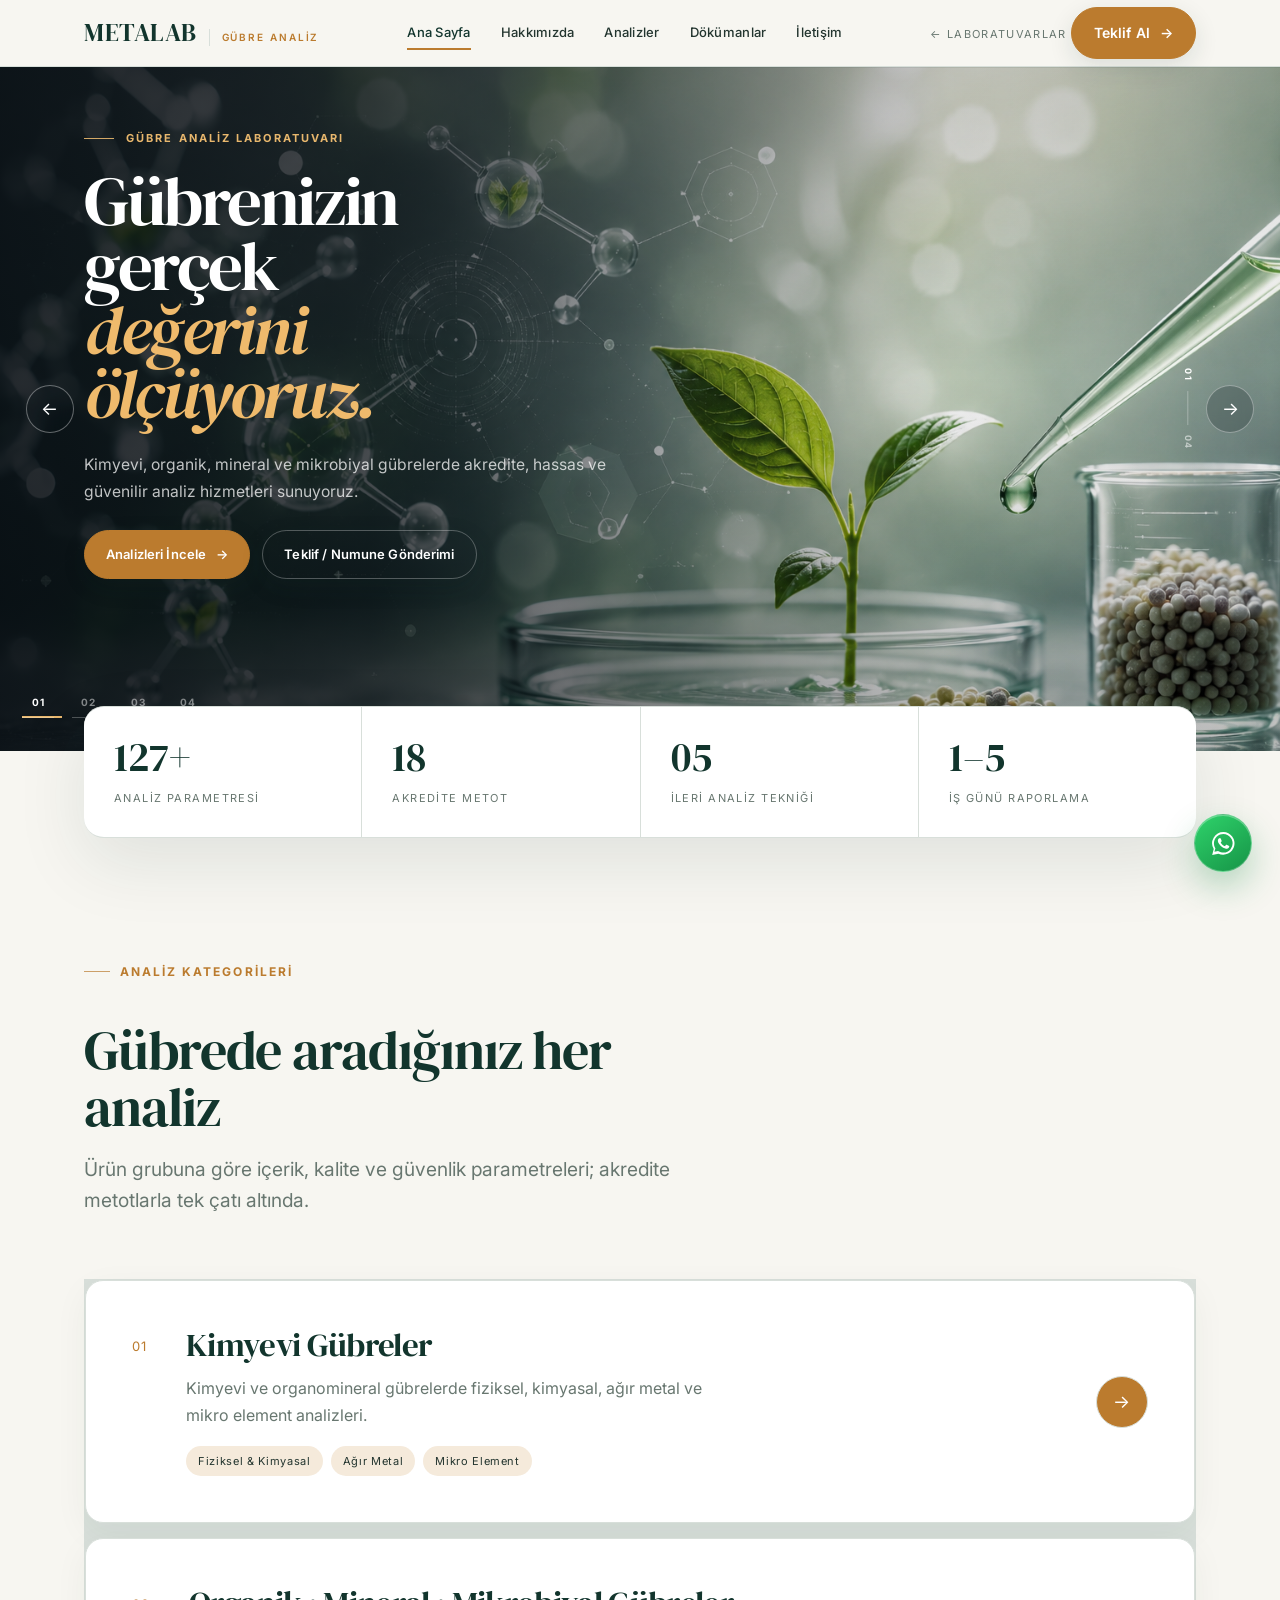
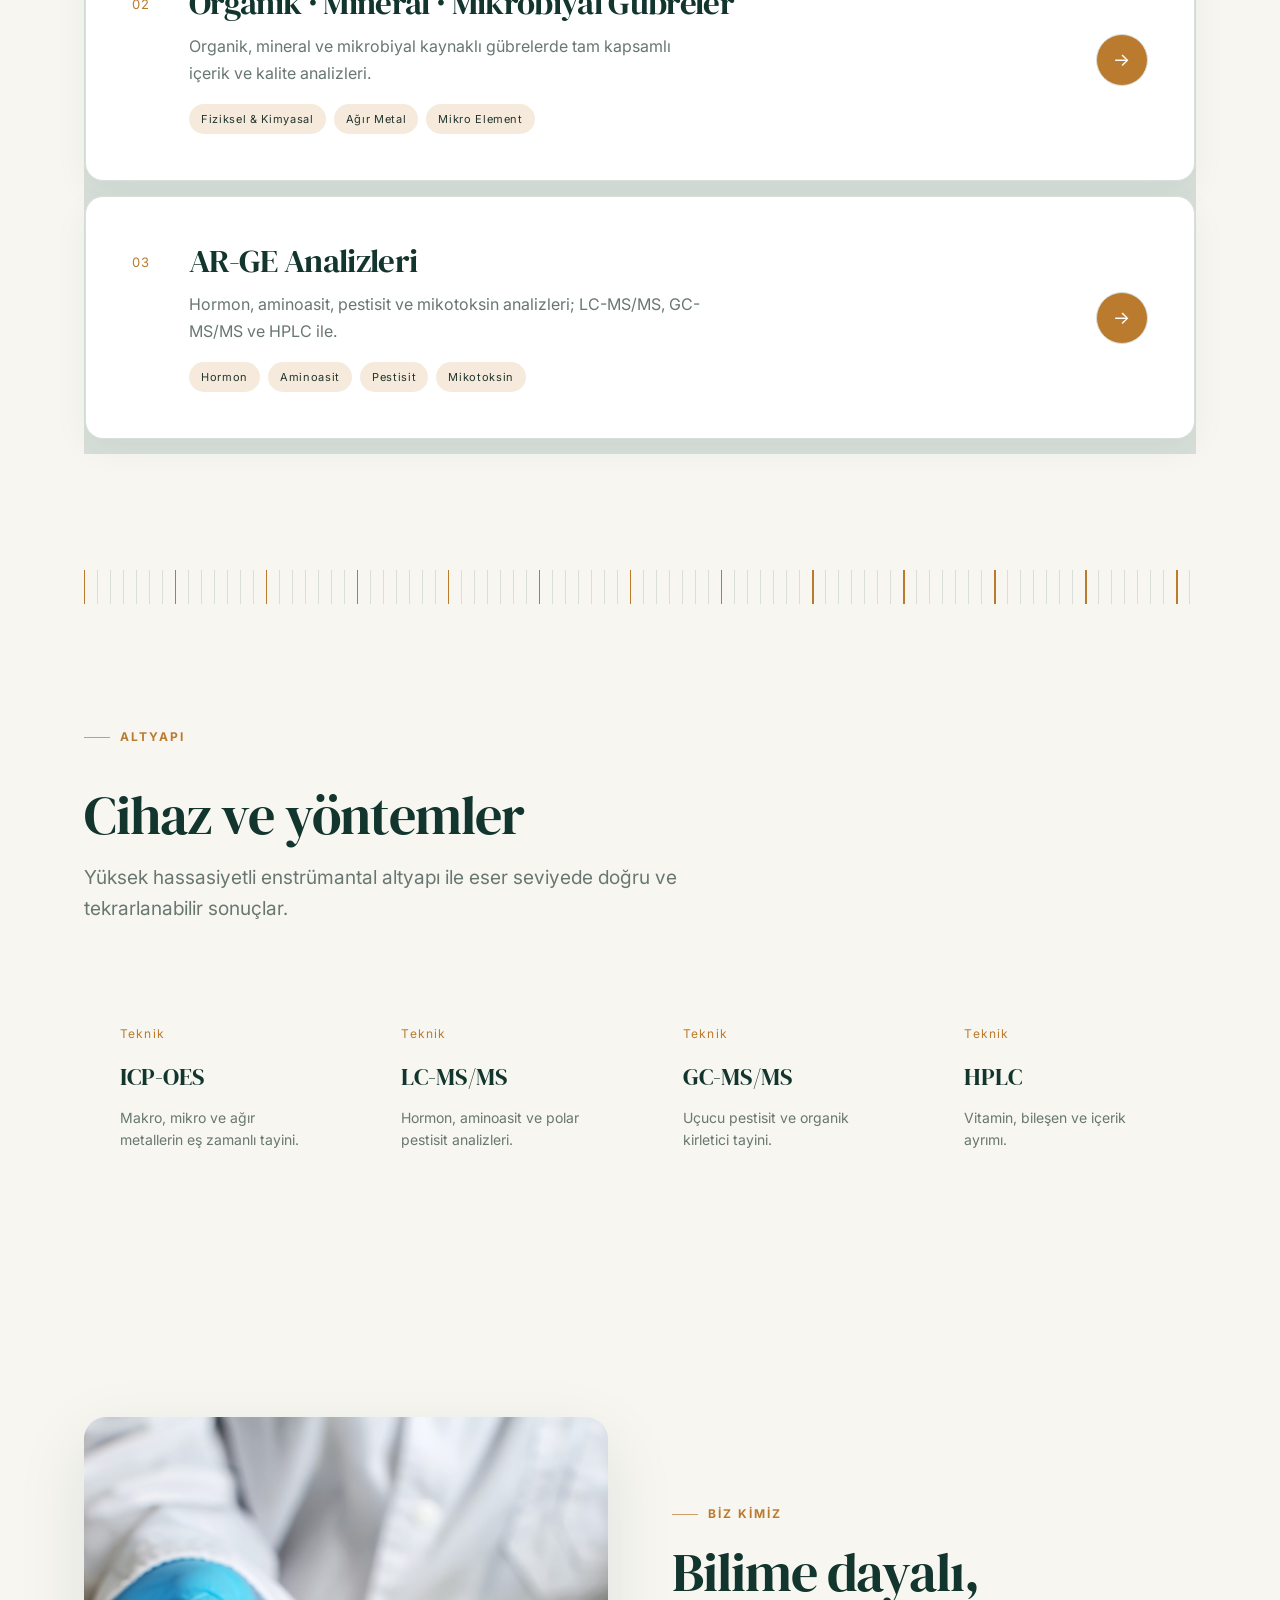
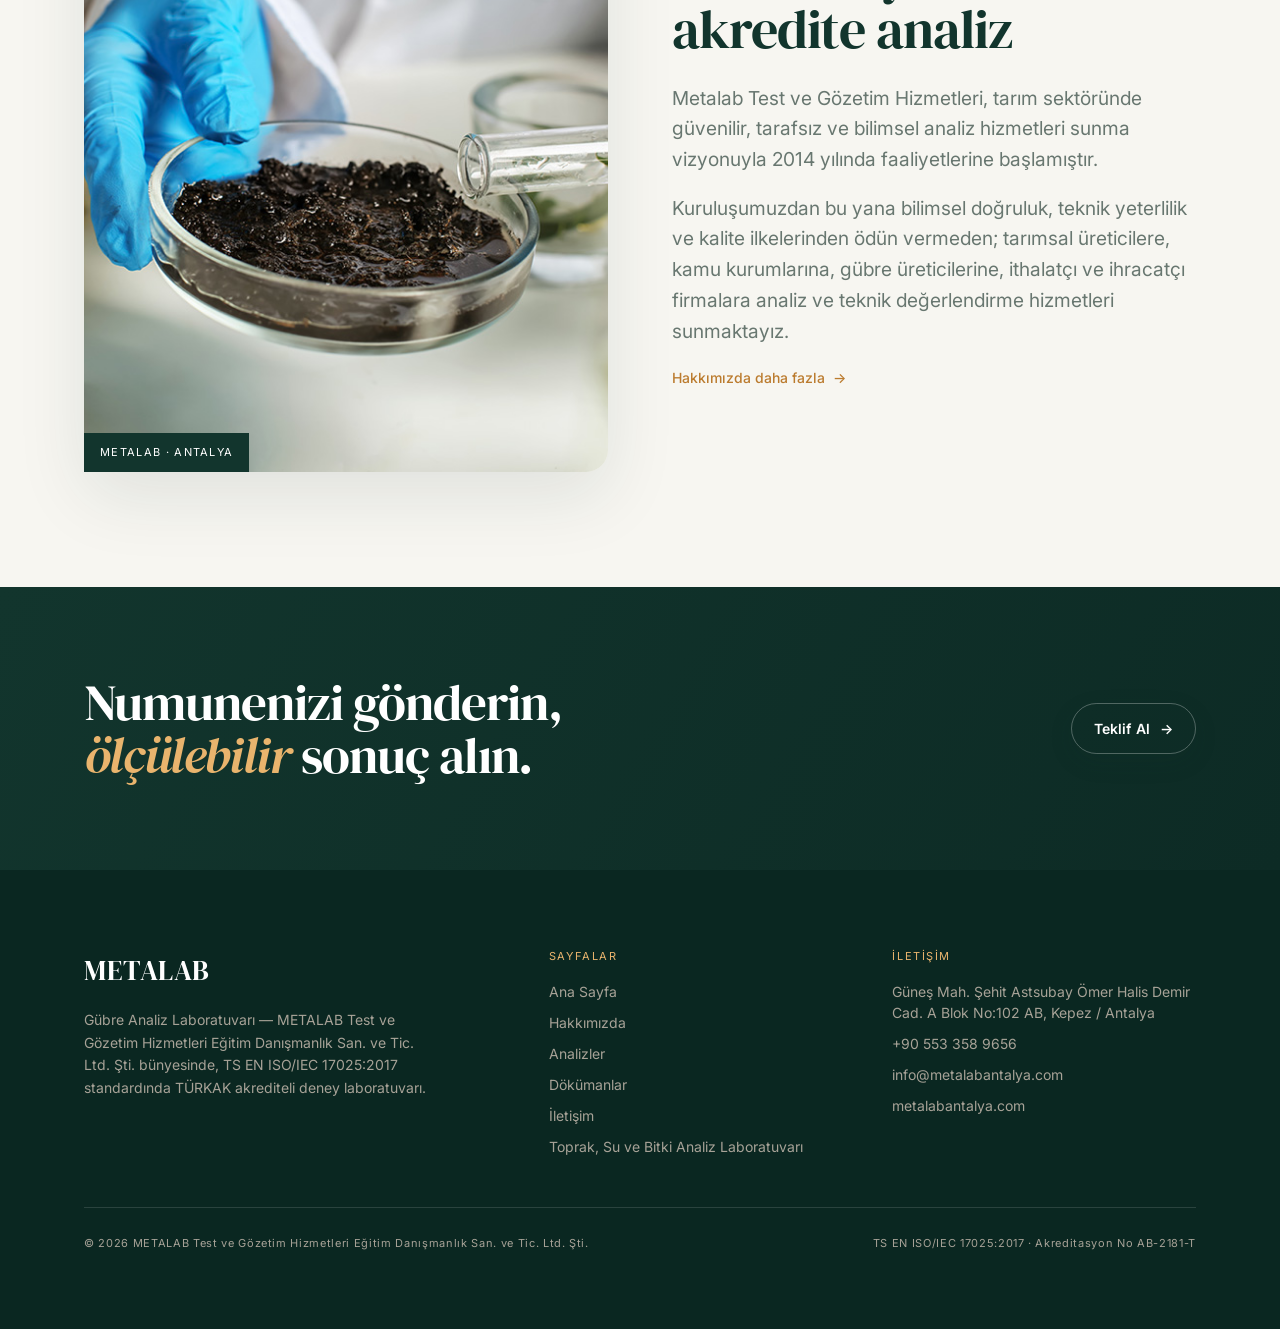
==== commit ed351d2b: "Update index.html" ====
--- a/gubre/index.html
+++ b/gubre/index.html
@@ -127,6 +127,24 @@
       <div class="wrap gubre-slide__inner gubre-slide__inner--authority">
         <div class="gubre-authority__cards">
 
+
+          <section class="gubre-authority-card gubre-authority-card--ministry">
+            <div class="gubre-authority-card__logo">
+              <img src="../images/bakanlik-logo.png"
+                   alt="T.C. Tarım ve Orman Bakanlığı yetkisi"/>
+            </div>
+
+            <div class="gubre-authority-card__body">
+              <span class="gubre-authority-card__eyebrow">Bakanlık Yetkisi</span>
+              <h2>T.C. Tarım ve Orman Bakanlığı</h2>
+              <p>
+                T.C. Tarım ve Orman Bakanlığı tarafından Gübre Analiz ve Referans
+                Kuruluşları ile Analiz Ücretleri Hakkında Tebliğ
+                (Tebliğ No: 2020/14) kapsamında yetkilendirilmiştir.
+              </p>
+            </div>
+          </section>
+
           <section class="gubre-authority-card gubre-authority-card--turkak">
             <div class="gubre-authority-card__logo">
               <img src="../images/turkak-logo-A.png"
@@ -153,22 +171,6 @@
             </div>
           </section>
 
-          <section class="gubre-authority-card gubre-authority-card--ministry">
-            <div class="gubre-authority-card__logo">
-              <img src="../images/bakanlik-logo.png"
-                   alt="T.C. Tarım ve Orman Bakanlığı yetkisi"/>
-            </div>
-
-            <div class="gubre-authority-card__body">
-              <span class="gubre-authority-card__eyebrow">Bakanlık Yetkisi</span>
-              <h2>T.C. Tarım ve Orman Bakanlığı</h2>
-              <p>
-                T.C. Tarım ve Orman Bakanlığı tarafından Gübre Analiz ve Referans
-                Kuruluşları ile Analiz Ücretleri Hakkında Tebliğ
-                (Tebliğ No: 2020/14) kapsamında yetkilendirilmiştir.
-              </p>
-            </div>
-          </section>
 
         </div>
       </div>
--- a/css/gubre-hero.css
+++ b/css/gubre-hero.css
@@ -184,14 +184,13 @@
 
 .gubre-hero__progress{
   position:absolute;
-  left:clamp(8px,2vw,28px);
+  left:clamp(6px,1.2vw,18px);
   bottom:32px;
   display:flex;
   align-items:center;
-  gap:8px;
+  gap:4px;
   pointer-events:auto;
 }
-
 .gubre-hero__arrows{
   position:absolute;
   inset:0;
@@ -203,7 +202,7 @@
   display:flex;
   align-items:center;
   justify-content:center;
-  width:54px;
+  width:46px;
   height:34px;
   border:0;
   background:transparent;
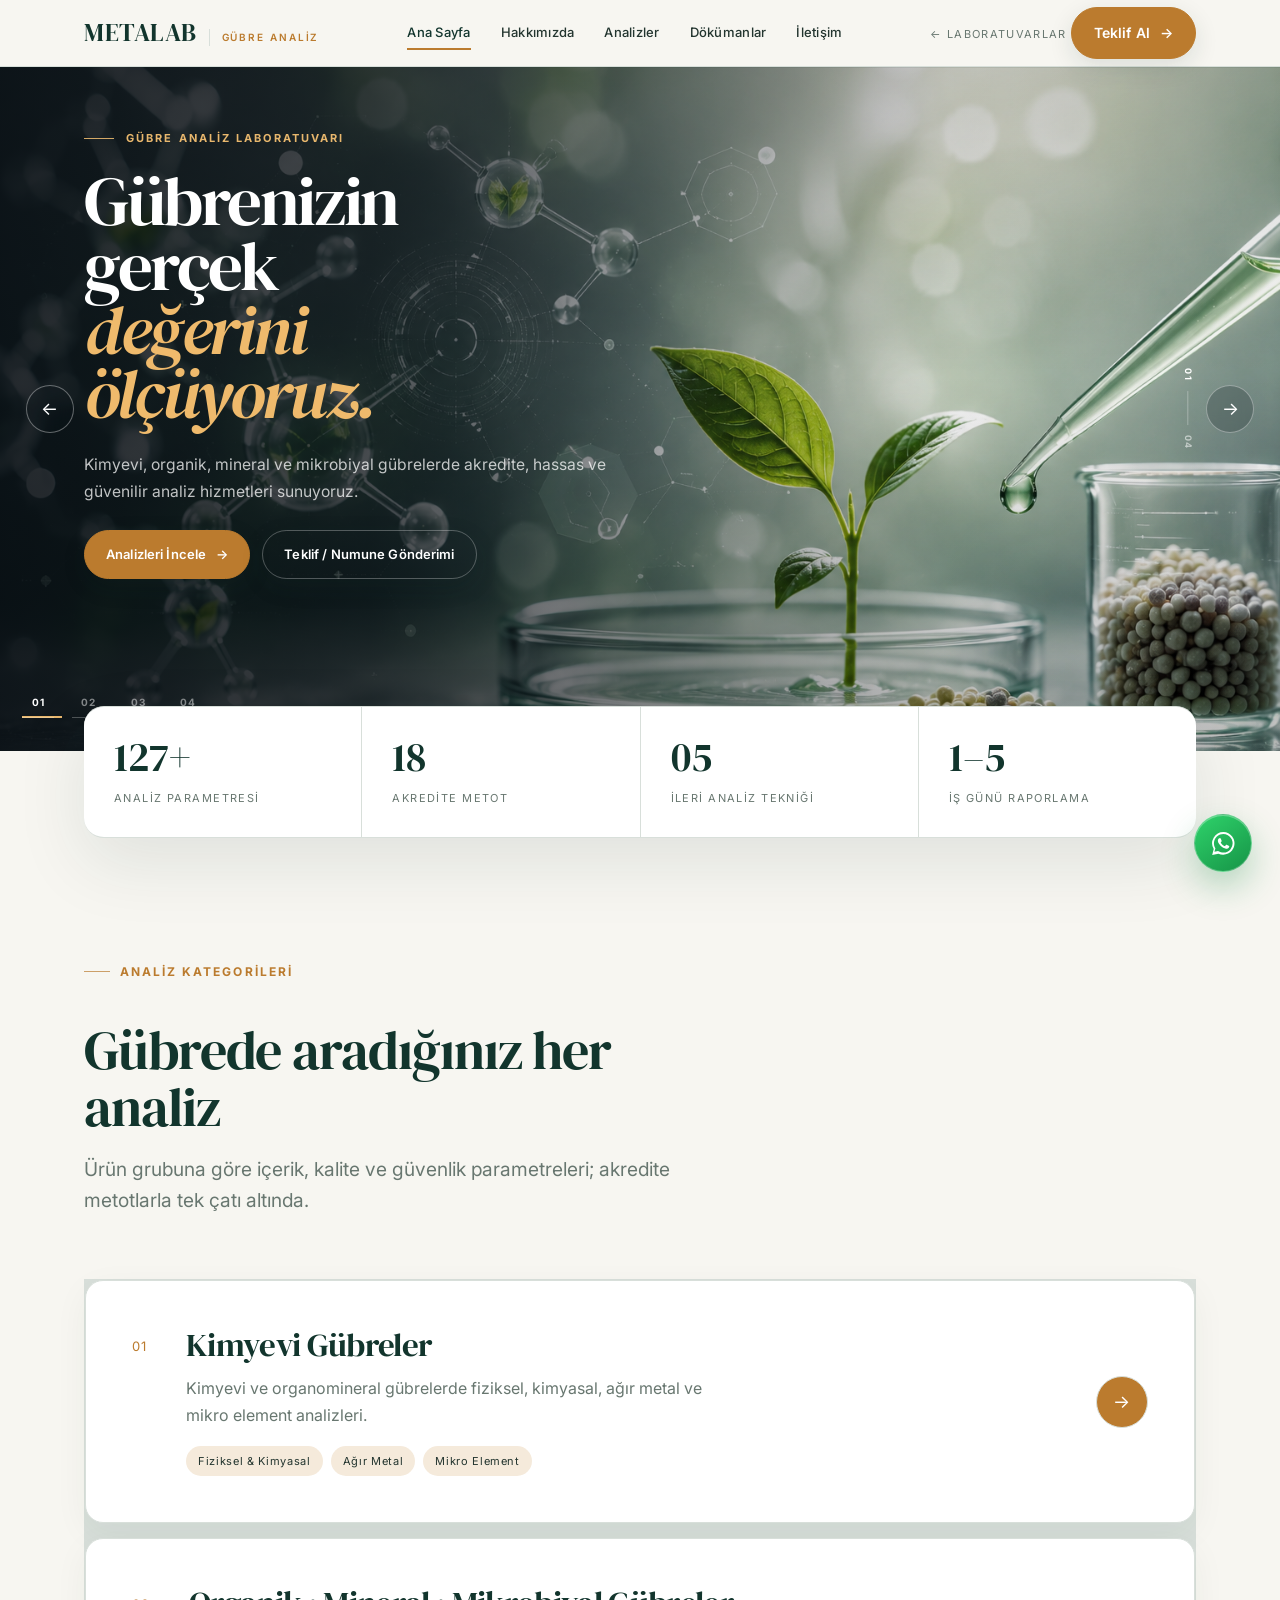
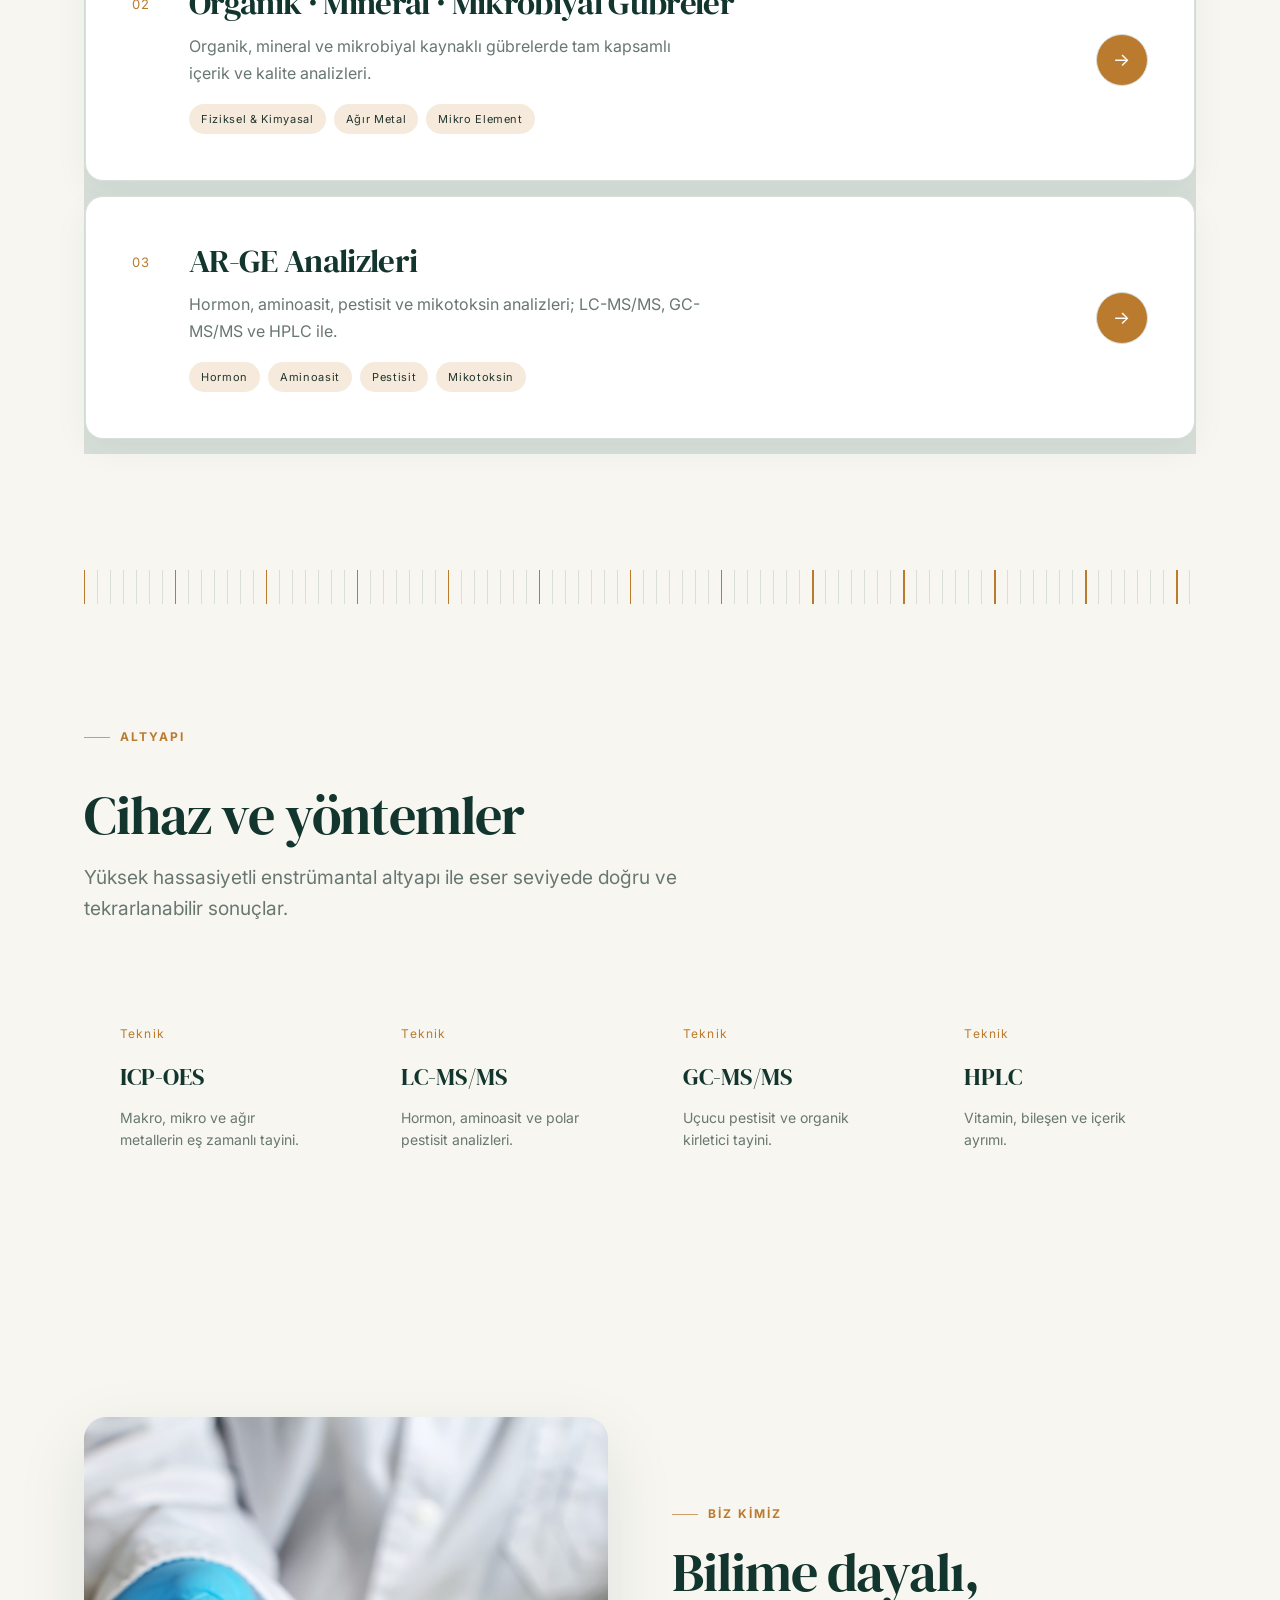
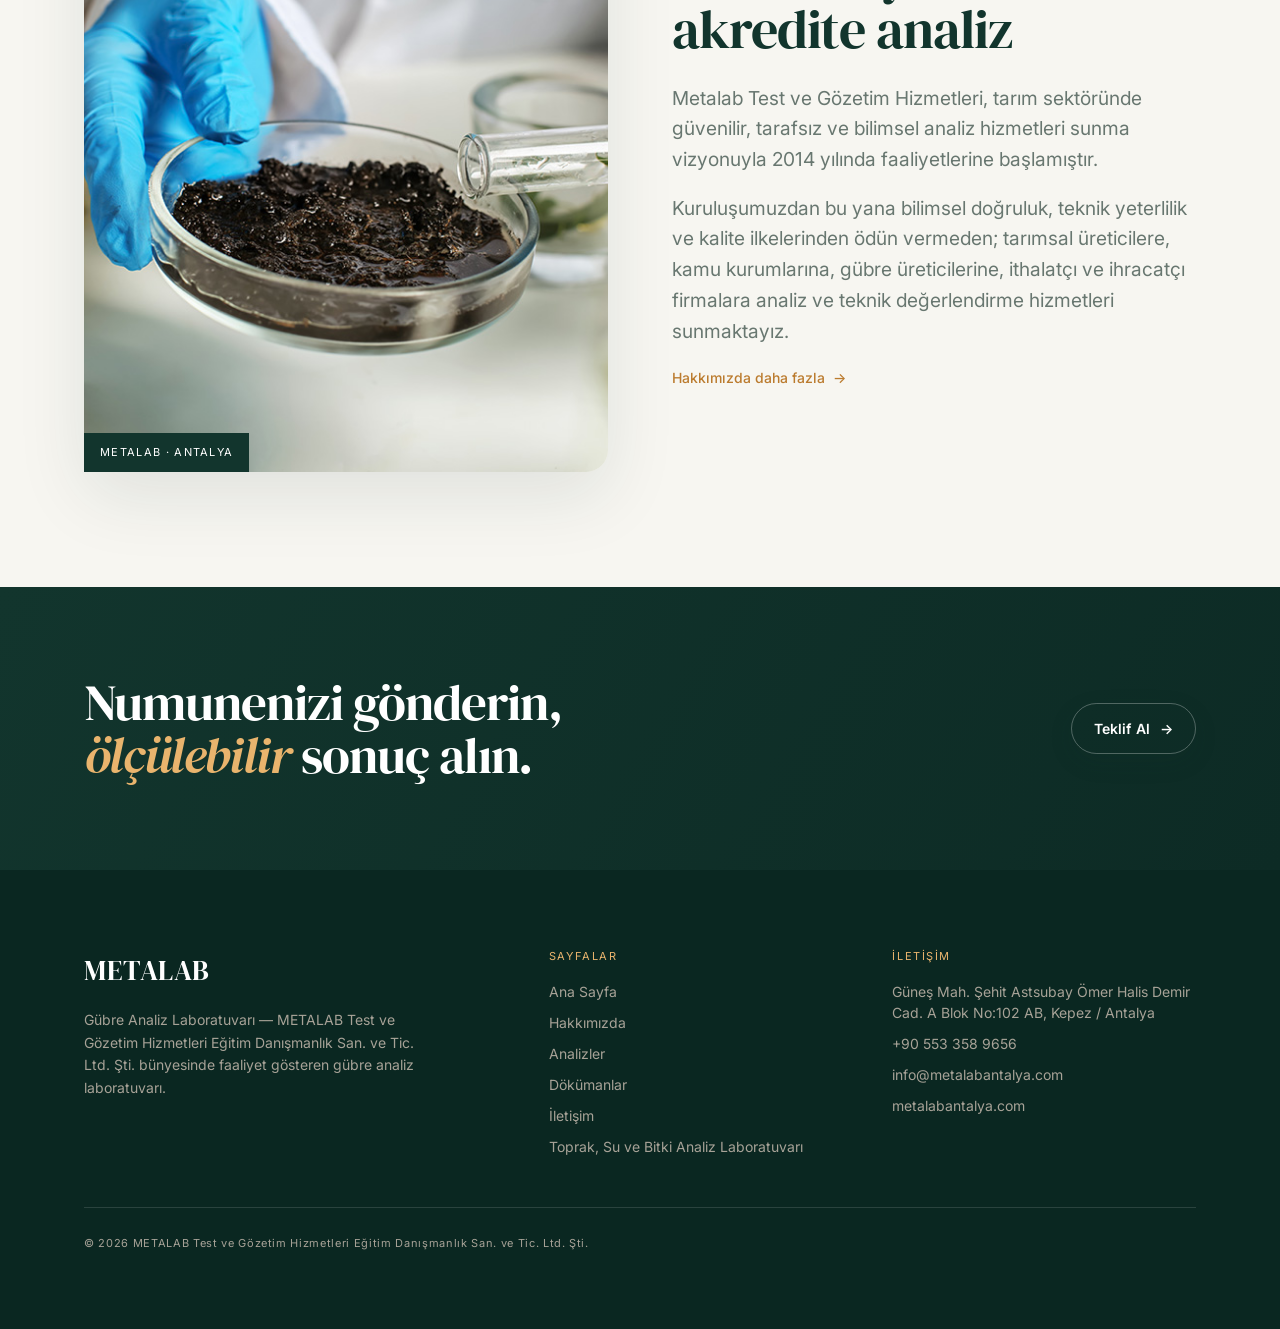
==== commit 19f86252: "Add files via upload" ====
--- a/gubre/index.html
+++ b/gubre/index.html
@@ -4,7 +4,7 @@
 <head>
 <meta charset="utf-8"/>
 <meta content="width=device-width, initial-scale=1.0" name="viewport"/>
-<title>Gübre Analiz Laboratuvarı — METALAB Antalya</title>
+<title>Gübre Analiz Laboratuvarı</title>
 <meta content="Kimyevi, organik, mineral ve mikrobiyal gübrelerde fiziksel, kimyasal, ağır metal ve mikro element analizleri. ICP-OES, LC-MS/MS ve GC-MS/MS altyapısı" name="description"/>
 <link href="../images/new.png" rel="icon"/>
 <link href="https://fonts.googleapis.com" rel="preconnect"/><link crossorigin="" href="https://fonts.gstatic.com" rel="preconnect"/><link href="https://fonts.googleapis.com/css2?family=DM+Serif+Display:ital@0;1&amp;family=Inter:wght@300;400;500;600;700&amp;display=swap" rel="stylesheet"/>
@@ -36,11 +36,6 @@
     src="../images/bakanlik-logo.png"
     alt="T.C. Tarım ve Orman Bakanlığı"
     class="nav__official-logo nav__official-logo--bakanlik">
-
-  <img
-    src="../images/turkak-logo.png"
-    alt="TÜRKAK Akreditasyonu"
-    class="nav__official-logo nav__official-logo--turkak">
 </div>
 </header>
 <section class="gubre-hero" aria-label="Gübre analiz hizmetleri">
@@ -138,38 +133,13 @@
               <span class="gubre-authority-card__eyebrow">Bakanlık Yetkisi</span>
               <h2>T.C. Tarım ve Orman Bakanlığı</h2>
               <p>
-                T.C. Tarım ve Orman Bakanlığı tarafından Gübre Analiz ve Referans
-                Kuruluşları ile Analiz Ücretleri Hakkında Tebliğ
-                (Tebliğ No: 2020/14) kapsamında yetkilendirilmiştir.
+                Gübre Analiz ve Referans Kuruluşları ile Analiz
+                Ücretleri Hakkında Tebliğ (Tebliğ No: 2020/14)
+                kapsamında yetkilendirilmiştir.
               </p>
             </div>
           </section>
 
-          <section class="gubre-authority-card gubre-authority-card--turkak">
-            <div class="gubre-authority-card__logo">
-              <img src="../images/turkak-logo-A.png"
-                   alt="TÜRKAK Akreditasyonu"/>
-            </div>
-
-            <div class="gubre-authority-card__body">
-              <span class="gubre-authority-card__eyebrow">Akreditasyon</span>
-              <h2>TÜRKAK · TS EN ISO/IEC 17025:2017</h2>
-              <p>
-                Laboratuvarımız, TS EN ISO/IEC 17025:2017 standardı kapsamında
-                Türk Akreditasyon Kurumu (TÜRKAK) tarafından akredite edilmiştir.
-                Bu akreditasyon; teknik yeterliliğimizi, tarafsızlığımızı ve analiz
-                sonuçlarımızın uluslararası düzeyde kabul gören kalite standartlarına
-                uygunluğunu tescillemektedir.
-              </p>
-
-              <div class="gubre-authority-card__facts">
-                <div><span>Akreditasyon No</span><strong>AB-2181-T</strong></div>
-                <div><span>Standart</span><strong>ISO/IEC 17025</strong></div>
-                <div><span>Akreditasyon Tarihi</span><strong>11.05.2026</strong></div>
-                <div><span>Geçerlilik</span><strong>11.05.2030</strong></div>
-              </div>
-            </div>
-          </section>
 
 
         </div>
@@ -297,7 +267,7 @@
 <div class="footer__top">
 <div class="footer__brand">
 <span class="brand__mark">METALAB</span>
-<p>Gübre Analiz Laboratuvarı — METALAB Test ve Gözetim Hizmetleri Eğitim Danışmanlık San. ve Tic. Ltd. Şti. bünyesinde, TS EN ISO/IEC 17025:2017 standardında TÜRKAK akrediteli deney laboratuvarı.</p>
+<p>Gübre Analiz Laboratuvarı — METALAB Test ve Gözetim Hizmetleri Eğitim Danışmanlık San. ve Tic. Ltd. Şti. bünyesinde faaliyet gösteren gübre analiz laboratuvarı.</p>
 </div>
 <div class="footer__col">
 <h4>Sayfalar</h4>
@@ -318,7 +288,7 @@
 </div>
 <div class="footer__bottom">
 <span>© <span data-year="">2026</span> METALAB Test ve Gözetim Hizmetleri Eğitim Danışmanlık San. ve Tic. Ltd. Şti.</span>
-<span>TS EN ISO/IEC 17025:2017 · Akreditasyon No AB-2181-T</span>
+
 </div>
 </div>
 </footer>
@@ -328,7 +298,7 @@
   Merhaba 👋 Gübre analiz hizmetlerimiz hakkında yardımcı olabilir miyiz?
 </div>
 <a class="wa-float"
-   href="https://wa.me/905533589656?text=Merhaba%2C%20METALAB%20G%C3%BCbre%20Analiz%20Laboratuvar%C4%B1%20hizmetleri%20hakk%C4%B1nda%20bilgi%20almak%20istiyorum."
+   href="https://wa.me/902425049937?text=Merhaba%2C%20METALAB%20G%C3%BCbre%20Analiz%20Laboratuvar%C4%B1%20hizmetleri%20hakk%C4%B1nda%20bilgi%20almak%20istiyorum."
    target="_blank"
    rel="noopener noreferrer"
    aria-label="METALAB Gübre Analiz Laboratuvarına WhatsApp üzerinden yazın">
